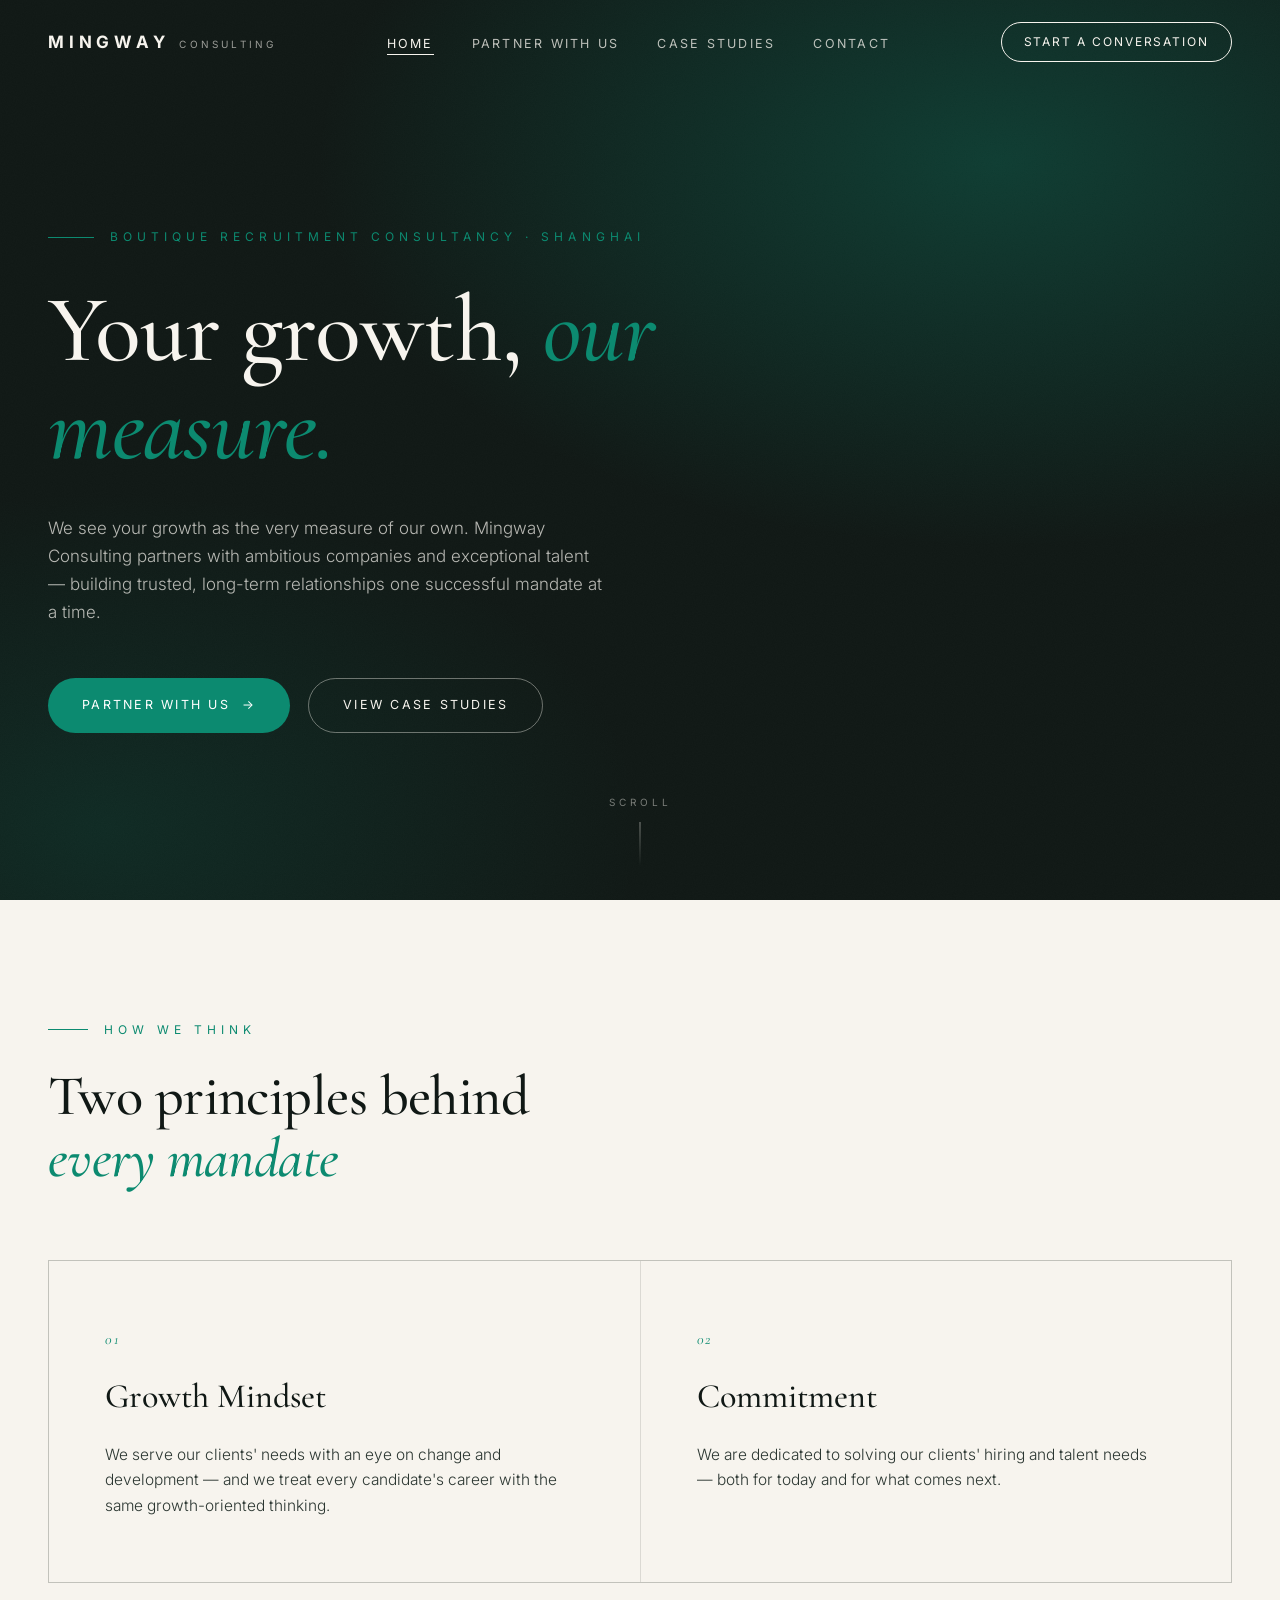
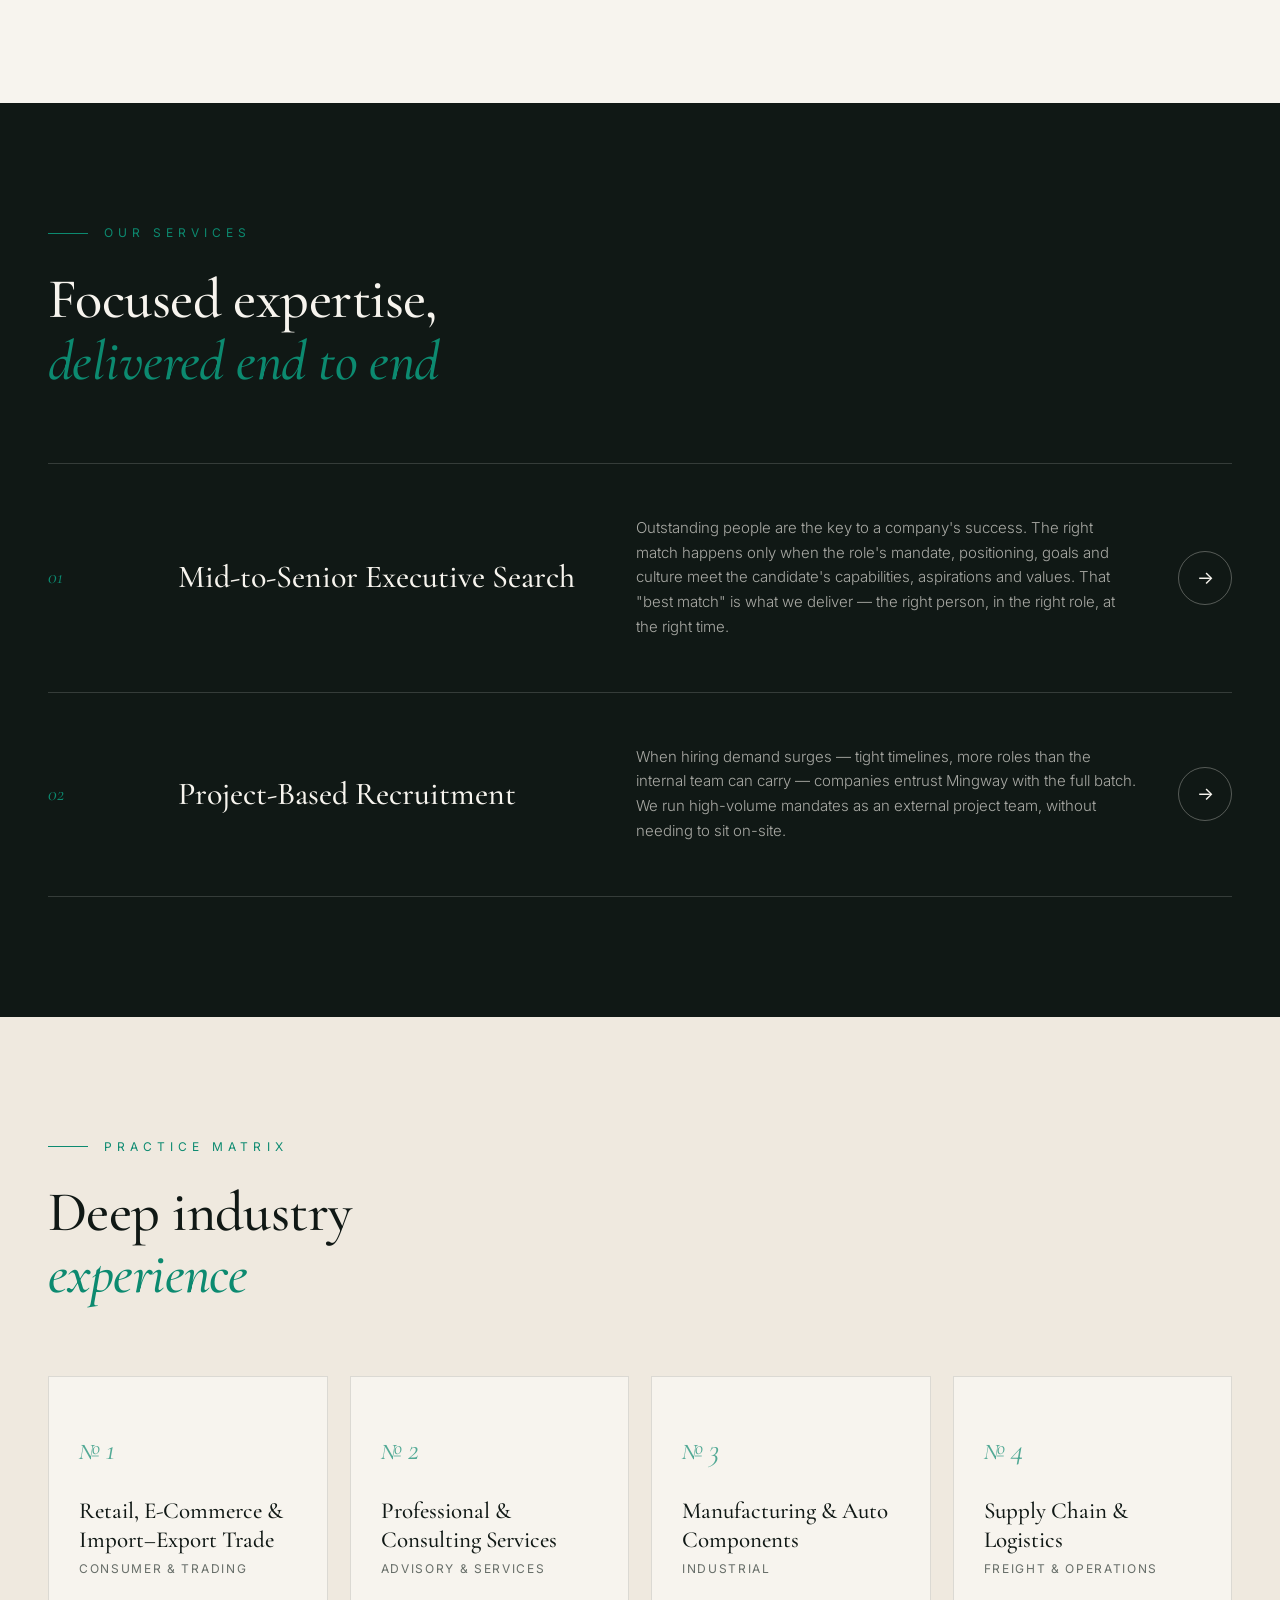
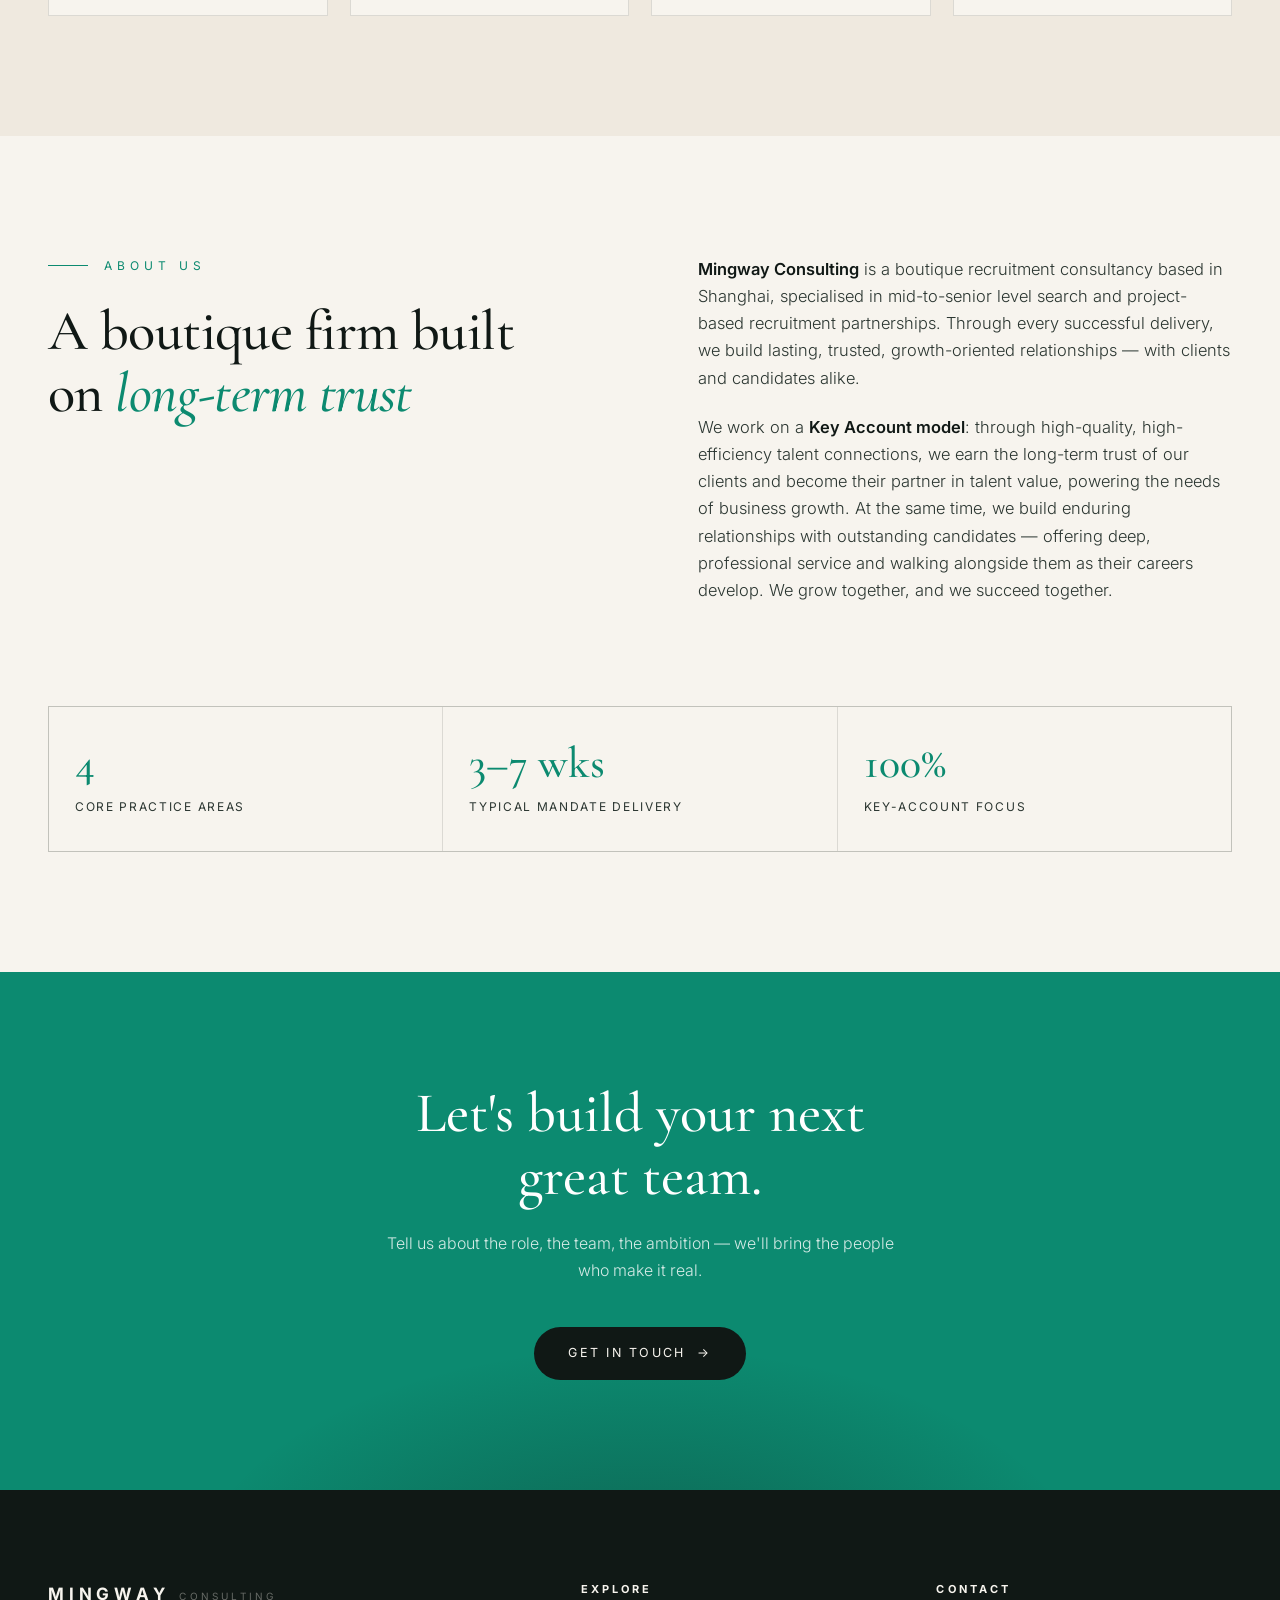
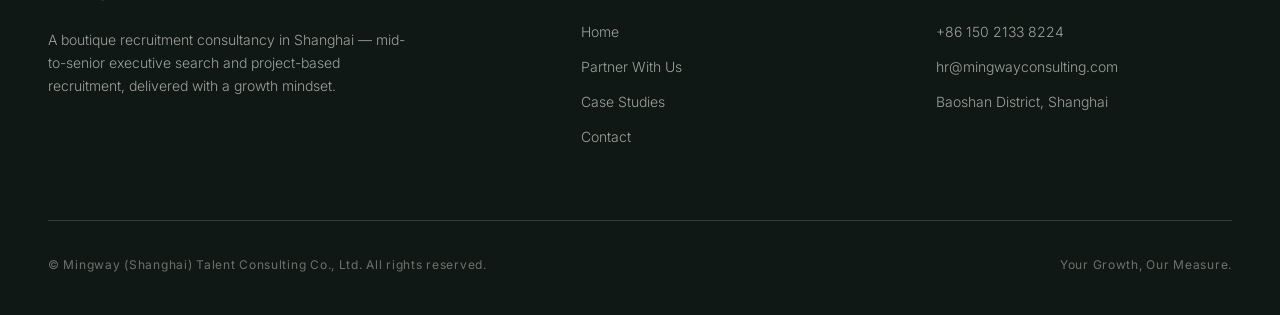
==== index.html @ 56864db5 "Mingway Consulting English site" ====
<!DOCTYPE html>
<html lang="en">
<head>
<meta charset="UTF-8">
<meta name="viewport" content="width=device-width, initial-scale=1.0">
<title>Mingway Consulting — Your Growth, Our Measure</title>
<meta name="description" content="Mingway Consulting is a boutique recruitment consultancy in Shanghai, specialised in mid-to-senior executive search and project-based recruitment partnerships.">
<link rel="preconnect" href="https://fonts.googleapis.com">
<link rel="preconnect" href="https://fonts.gstatic.com" crossorigin>
<link href="https://fonts.googleapis.com/css2?family=Cormorant+Garamond:ital,wght@0,400;0,500;0,600;1,400;1,500&family=Inter:wght@300;400;600;700&display=swap" rel="stylesheet">
<link rel="stylesheet" href="styles.css">
</head>
<body>

<nav class="nav on-dark">
  <a class="brand" href="index.html">
    <span class="name">MINGWAY</span>
    <span class="sub">Consulting</span>
  </a>
  <ul class="nav-links">
    <li><a href="index.html" class="active">Home</a></li>
    <li><a href="partner.html">Partner With Us</a></li>
    <li><a href="cases.html">Case Studies</a></li>
    <li><a href="contact.html">Contact</a></li>
  </ul>
  <a class="nav-cta" href="contact.html">Start a Conversation</a>
  <button class="burger" aria-label="Menu"><span></span><span></span><span></span></button>
</nav>
<div class="mobile-menu">
  <a href="index.html">Home</a>
  <a href="partner.html">Partner With Us</a>
  <a href="cases.html">Case Studies</a>
  <a href="contact.html">Contact</a>
</div>

<header class="hero">
  <div class="grain"></div>
  <div class="hero-inner">
    <p class="kicker reveal">Boutique Recruitment Consultancy · Shanghai</p>
    <h1 class="reveal reveal-d1">Your growth, <em>our measure.</em></h1>
    <p class="lede reveal reveal-d2">We see your growth as the very measure of our own. Mingway Consulting partners with ambitious companies and exceptional talent — building trusted, long-term relationships one successful mandate at a time.</p>
    <div class="actions reveal reveal-d3">
      <a class="btn btn-solid" href="partner.html">Partner With Us <span class="arrow">→</span></a>
      <a class="btn btn-ghost" href="cases.html">View Case Studies</a>
    </div>
  </div>
  <div class="scroll-hint">Scroll</div>
</header>

<section class="section values">
  <div class="wrap">
    <p class="eyebrow reveal">How We Think</p>
    <h2 class="title reveal reveal-d1">Two principles behind <em>every mandate</em></h2>
    <div class="values-grid">
      <div class="value-card reveal">
        <span class="num">01</span>
        <h3>Growth Mindset</h3>
        <p>We serve our clients' needs with an eye on change and development — and we treat every candidate's career with the same growth-oriented thinking.</p>
      </div>
      <div class="value-card reveal reveal-d1">
        <span class="num">02</span>
        <h3>Commitment</h3>
        <p>We are dedicated to solving our clients' hiring and talent needs — both for today and for what comes next.</p>
      </div>
    </div>
  </div>
</section>

<section class="section services">
  <div class="wrap">
    <p class="eyebrow reveal">Our Services</p>
    <h2 class="title reveal reveal-d1">Focused expertise, <em>delivered end to end</em></h2>
    <div class="svc-list">
      <a class="svc-row reveal" href="partner.html">
        <span class="idx">01</span>
        <h3>Mid-to-Senior Executive Search</h3>
        <p>Outstanding people are the key to a company's success. The right match happens only when the role's mandate, positioning, goals and culture meet the candidate's capabilities, aspirations and values. That "best match" is what we deliver — the right person, in the right role, at the right time.</p>
        <span class="go">→</span>
      </a>
      <a class="svc-row reveal" href="partner.html">
        <span class="idx">02</span>
        <h3>Project-Based Recruitment</h3>
        <p>When hiring demand surges — tight timelines, more roles than the internal team can carry — companies entrust Mingway with the full batch. We run high-volume mandates as an external project team, without needing to sit on-site.</p>
        <span class="go">→</span>
      </a>
    </div>
  </div>
</section>

<section class="section matrix">
  <div class="wrap">
    <p class="eyebrow reveal">Practice Matrix</p>
    <h2 class="title reveal reveal-d1">Deep industry <em>experience</em></h2>
    <div class="matrix-grid">
      <div class="matrix-card reveal">
        <span class="glyph">№1</span>
        <div>
          <h3>Retail, E-Commerce &amp; Import–Export Trade</h3>
          <span>Consumer &amp; Trading</span>
        </div>
      </div>
      <div class="matrix-card reveal reveal-d1">
        <span class="glyph">№2</span>
        <div>
          <h3>Professional &amp; Consulting Services</h3>
          <span>Advisory &amp; Services</span>
        </div>
      </div>
      <div class="matrix-card reveal reveal-d2">
        <span class="glyph">№3</span>
        <div>
          <h3>Manufacturing &amp; Auto Components</h3>
          <span>Industrial</span>
        </div>
      </div>
      <div class="matrix-card reveal reveal-d3">
        <span class="glyph">№4</span>
        <div>
          <h3>Supply Chain &amp; Logistics</h3>
          <span>Freight &amp; Operations</span>
        </div>
      </div>
    </div>
  </div>
</section>

<section class="section about">
  <div class="wrap">
    <div class="about-grid">
      <div>
        <p class="eyebrow reveal">About Us</p>
        <h2 class="title reveal reveal-d1">A boutique firm built on <em>long-term trust</em></h2>
      </div>
      <div class="about-copy reveal reveal-d1">
        <p><strong>Mingway Consulting</strong> is a boutique recruitment consultancy based in Shanghai, specialised in mid-to-senior level search and project-based recruitment partnerships. Through every successful delivery, we build lasting, trusted, growth-oriented relationships — with clients and candidates alike.</p>
        <p>We work on a <strong>Key Account model</strong>: through high-quality, high-efficiency talent connections, we earn the long-term trust of our clients and become their partner in talent value, powering the needs of business growth. At the same time, we build enduring relationships with outstanding candidates — offering deep, professional service and walking alongside them as their careers develop. We grow together, and we succeed together.</p>
      </div>
    </div>
    <div class="stat-row reveal" style="margin-top: 80px;">
      <div class="stat">
        <div class="n"><span data-count="4">0</span></div>
        <div class="l">Core Practice Areas</div>
      </div>
      <div class="stat">
        <div class="n"><span data-count="3">0</span>–<span data-count="7">0</span> wks</div>
        <div class="l">Typical Mandate Delivery</div>
      </div>
      <div class="stat">
        <div class="n"><span data-count="100">0</span>%</div>
        <div class="l">Key-Account Focus</div>
      </div>
    </div>
  </div>
</section>

<section class="cta-band">
  <div class="wrap">
    <h2 class="reveal">Let's build your next great team.</h2>
    <p class="reveal reveal-d1">Tell us about the role, the team, the ambition — we'll bring the people who make it real.</p>
    <a class="btn reveal reveal-d2" href="contact.html">Get in Touch <span class="arrow">→</span></a>
  </div>
</section>

<footer class="footer">
  <div class="wrap">
    <div class="footer-top">
      <div>
        <a class="brand" href="index.html">
          <span class="name">MINGWAY</span>
          <span class="sub">Consulting</span>
        </a>
        <p class="f-desc">A boutique recruitment consultancy in Shanghai — mid-to-senior executive search and project-based recruitment, delivered with a growth mindset.</p>
      </div>
      <div>
        <h4>Explore</h4>
        <ul>
          <li><a href="index.html">Home</a></li>
          <li><a href="partner.html">Partner With Us</a></li>
          <li><a href="cases.html">Case Studies</a></li>
          <li><a href="contact.html">Contact</a></li>
        </ul>
      </div>
      <div>
        <h4>Contact</h4>
        <ul>
          <li><a href="tel:+8615021338224">+86 150 2133 8224</a></li>
          <li><a href="mailto:hr@mingwayconsulting.com">hr@mingwayconsulting.com</a></li>
          <li>Baoshan District, Shanghai</li>
        </ul>
      </div>
    </div>
    <div class="footer-bottom">
      <span>© Mingway (Shanghai) Talent Consulting Co., Ltd. All rights reserved.</span>
      <span>Your Growth, Our Measure.</span>
    </div>
  </div>
</footer>

<script src="script.js"></script>
</body>
</html>
---- styles.css ----
/* ============================================================
   MINGWAY CONSULTING — English site
   ============================================================ */
:root {
  --ink: #101815;
  --ink-soft: #2b3631;
  --teal: #0c8a70;
  --teal-deep: #0a6f5a;
  --cream: #f7f4ee;
  --cream-2: #efe9df;
  --line: rgba(16, 24, 21, 0.12);
  --line-light: rgba(247, 244, 238, 0.16);
  --white: #ffffff;
  --serif: "Cormorant Garamond", "Playfair Display", Georgia, serif;
  --sans: "Inter", "Helvetica Neue", Arial, sans-serif;
  --ease: cubic-bezier(0.22, 1, 0.36, 1);
}

* { margin: 0; padding: 0; box-sizing: border-box; }
html { scroll-behavior: smooth; }
body {
  font-family: var(--sans);
  color: var(--ink);
  background: var(--cream);
  line-height: 1.65;
  -webkit-font-smoothing: antialiased;
  overflow-x: hidden;
}
::selection { background: var(--teal); color: var(--white); }

img { max-width: 100%; display: block; }
a { color: inherit; text-decoration: none; }

/* ---------- Navigation ---------- */
.nav {
  position: fixed; inset: 0 0 auto 0; z-index: 100;
  display: flex; align-items: center; justify-content: space-between;
  padding: 22px 48px;
  transition: background 0.4s var(--ease), padding 0.4s var(--ease),
    box-shadow 0.4s var(--ease);
}
.nav.scrolled {
  background: rgba(247, 244, 238, 0.88);
  backdrop-filter: blur(14px);
  -webkit-backdrop-filter: blur(14px);
  padding: 14px 48px;
  box-shadow: 0 1px 0 var(--line);
}
.nav.on-dark:not(.scrolled) { color: var(--cream); }
.brand { display: flex; align-items: baseline; gap: 10px; letter-spacing: 0.22em; }
.brand .name {
  font-family: var(--sans); font-weight: 700; font-size: 17px;
  letter-spacing: 0.28em;
}
.brand .sub {
  font-size: 10px; letter-spacing: 0.32em; opacity: 0.6;
  text-transform: uppercase;
}
.nav-links { display: flex; gap: 38px; list-style: none; }
.nav-links a {
  font-size: 12.5px; letter-spacing: 0.18em; text-transform: uppercase;
  opacity: 0.75; position: relative; padding: 4px 0;
  transition: opacity 0.25s;
}
.nav-links a::after {
  content: ""; position: absolute; left: 0; bottom: 0;
  width: 0; height: 1px; background: currentColor;
  transition: width 0.35s var(--ease);
}
.nav-links a:hover, .nav-links a.active { opacity: 1; }
.nav-links a:hover::after, .nav-links a.active::after { width: 100%; }
.nav-cta {
  font-size: 12px; letter-spacing: 0.16em; text-transform: uppercase;
  border: 1px solid currentColor; padding: 9px 22px; border-radius: 999px;
  transition: background 0.3s, color 0.3s, border-color 0.3s;
}
.nav.scrolled .nav-cta, .nav-cta:hover { background: var(--teal); color: #fff; border-color: var(--teal); }
.burger { display: none; }

/* ---------- Hero ---------- */
.hero {
  min-height: 100vh; display: flex; flex-direction: column;
  justify-content: center; position: relative; overflow: hidden;
  background: var(--ink); color: var(--cream);
  padding: 140px 48px 80px;
}
.hero::before {
  content: ""; position: absolute; inset: 0;
  background:
    radial-gradient(1100px 620px at 78% 18%, rgba(12, 138, 112, 0.32), transparent 62%),
    radial-gradient(900px 560px at 8% 92%, rgba(12, 138, 112, 0.16), transparent 60%);
}
.hero .grain {
  position: absolute; inset: 0; opacity: 0.5; pointer-events: none;
  background-image: url("data:image/svg+xml,%3Csvg xmlns='http://www.w3.org/2000/svg' width='140' height='140'%3E%3Cfilter id='n'%3E%3CfeTurbulence type='fractalNoise' baseFrequency='0.9' numOctaves='2'/%3E%3CfeColorMatrix type='matrix' values='0 0 0 0 1 0 0 0 0 1 0 0 0 0 1 0 0 0 0.035 0'/%3E%3C/filter%3E%3Crect width='140' height='140' filter='url(%23n)'/%3E%3C/svg%3E");
}
.hero-inner { position: relative; max-width: 1200px; margin: 0 auto; width: 100%; }
.hero .kicker {
  font-size: 12px; letter-spacing: 0.42em; text-transform: uppercase;
  color: var(--teal); display: flex; align-items: center; gap: 16px;
  margin-bottom: 34px;
}
.hero .kicker::before { content: ""; width: 46px; height: 1px; background: var(--teal); }
.hero h1 {
  font-family: var(--serif); font-weight: 500;
  font-size: clamp(52px, 7.4vw, 108px);
  line-height: 1.04; letter-spacing: -0.01em; max-width: 14ch;
}
.hero h1 em { font-style: italic; color: var(--teal); }
.hero .lede {
  margin-top: 36px; max-width: 560px; font-size: 17px; font-weight: 300;
  color: rgba(247, 244, 238, 0.72);
}
.hero .actions { margin-top: 52px; display: flex; gap: 18px; flex-wrap: wrap; }
.btn {
  display: inline-flex; align-items: center; gap: 12px;
  font-size: 12.5px; letter-spacing: 0.18em; text-transform: uppercase;
  padding: 16px 34px; border-radius: 999px;
  transition: transform 0.35s var(--ease), background 0.3s, color 0.3s;
}
.btn:hover { transform: translateY(-2px); }
.btn-solid { background: var(--teal); color: #fff; }
.btn-solid:hover { background: var(--teal-deep); }
.btn-ghost { border: 1px solid rgba(247,244,238,0.4); color: var(--cream); }
.btn-ghost:hover { border-color: var(--cream); }
.btn .arrow { transition: transform 0.3s var(--ease); }
.btn:hover .arrow { transform: translateX(4px); }

.hero .scroll-hint {
  position: absolute; bottom: 34px; left: 50%; transform: translateX(-50%);
  font-size: 10px; letter-spacing: 0.4em; text-transform: uppercase;
  color: rgba(247,244,238,0.45); display: flex; flex-direction: column;
  align-items: center; gap: 12px;
}
.hero .scroll-hint::after {
  content: ""; width: 1px; height: 44px;
  background: linear-gradient(rgba(247,244,238,0.5), transparent);
  animation: drip 2.2s var(--ease) infinite;
}
@keyframes drip { 0% { transform: scaleY(0); transform-origin: top; } 55% { transform: scaleY(1); transform-origin: top; } 56% { transform-origin: bottom; } 100% { transform: scaleY(0); transform-origin: bottom; } }

/* ---------- Shared section layout ---------- */
.section { padding: 120px 48px; }
.wrap { max-width: 1200px; margin: 0 auto; }
.eyebrow {
  font-size: 12px; letter-spacing: 0.42em; text-transform: uppercase;
  color: var(--teal); display: flex; align-items: center; gap: 16px;
  margin-bottom: 26px;
}
.eyebrow::before { content: ""; width: 40px; height: 1px; background: var(--teal); }
h2.title {
  font-family: var(--serif); font-weight: 500;
  font-size: clamp(38px, 4.4vw, 62px); line-height: 1.1; letter-spacing: -0.01em;
  max-width: 18ch;
}
h2.title em { font-style: italic; color: var(--teal); }
.lede-p { margin-top: 26px; max-width: 640px; font-size: 16.5px; font-weight: 300; color: var(--ink-soft); }

/* ---------- Values ---------- */
.values { background: var(--cream); }
.values-grid {
  display: grid; grid-template-columns: repeat(2, 1fr);
  gap: 1px; background: var(--line); border: 1px solid var(--line);
  margin-top: 70px;
}
.value-card {
  background: var(--cream); padding: 64px 56px;
  transition: background 0.45s var(--ease);
  position: relative; overflow: hidden;
}
.value-card:hover { background: var(--white); }
.value-card .num {
  font-family: var(--serif); font-style: italic; font-size: 15px;
  color: var(--teal); letter-spacing: 0.1em;
}
.value-card h3 {
  font-family: var(--serif); font-weight: 500; font-size: 34px;
  margin: 18px 0 16px;
}
.value-card p { font-size: 15.5px; font-weight: 300; color: var(--ink-soft); max-width: 46ch; }

/* ---------- Services ---------- */
.services { background: var(--ink); color: var(--cream); }
.services .lede-p { color: rgba(247,244,238,0.66); }
.svc-list { margin-top: 70px; border-top: 1px solid var(--line-light); }
.svc-row {
  display: grid; grid-template-columns: 90px 1fr 1.2fr auto;
  gap: 40px; align-items: center;
  padding: 52px 0; border-bottom: 1px solid var(--line-light);
  transition: padding 0.4s var(--ease);
}
.svc-row:hover { padding-left: 14px; }
.svc-row .idx {
  font-family: var(--serif); font-style: italic; font-size: 20px;
  color: var(--teal);
}
.svc-row h3 { font-family: var(--serif); font-weight: 500; font-size: 32px; line-height: 1.15; }
.svc-row p { font-size: 15px; font-weight: 300; color: rgba(247,244,238,0.66); }
.svc-row .go {
  width: 54px; height: 54px; border-radius: 50%;
  border: 1px solid rgba(247,244,238,0.3);
  display: grid; place-items: center; font-size: 18px;
  transition: background 0.3s, transform 0.35s var(--ease);
}
.svc-row:hover .go { background: var(--teal); border-color: var(--teal); transform: rotate(-45deg); }

/* ---------- Practice matrix ---------- */
.matrix { background: var(--cream-2); }
.matrix-grid {
  margin-top: 70px; display: grid;
  grid-template-columns: repeat(4, 1fr); gap: 22px;
}
.matrix-card {
  background: var(--cream); border: 1px solid var(--line);
  padding: 40px 30px 34px; min-height: 230px;
  display: flex; flex-direction: column; justify-content: space-between;
  transition: transform 0.4s var(--ease), box-shadow 0.4s var(--ease), background 0.4s;
}
.matrix-card:hover {
  transform: translateY(-8px); background: var(--white);
  box-shadow: 0 24px 50px -24px rgba(16, 24, 21, 0.35);
}
.matrix-card .glyph {
  font-family: var(--serif); font-style: italic; font-size: 30px; color: var(--teal);
}
.matrix-card h3 { font-family: var(--serif); font-weight: 500; font-size: 23px; line-height: 1.25; margin-top: 22px; }
.matrix-card span { font-size: 12px; letter-spacing: 0.14em; text-transform: uppercase; color: var(--ink-soft); opacity: 0.7; margin-top: 8px; }

/* ---------- About ---------- */
.about { background: var(--cream); }
.about-grid { display: grid; grid-template-columns: 1.05fr 1fr; gap: 90px; align-items: start; }
.about-copy p { font-size: 16.5px; font-weight: 300; color: var(--ink-soft); margin-bottom: 22px; }
.about-copy p strong { font-weight: 600; color: var(--ink); }
.stat-row { display: grid; grid-template-columns: repeat(3, 1fr); gap: 1px; background: var(--line); border: 1px solid var(--line); margin-top: 8px; }
.stat { background: var(--cream); padding: 34px 26px; }
.stat .n { font-family: var(--serif); font-size: 44px; font-weight: 500; color: var(--teal); line-height: 1; }
.stat .l { font-size: 12px; letter-spacing: 0.14em; text-transform: uppercase; color: var(--ink-soft); margin-top: 12px; }

/* ---------- Page hero (sub pages) ---------- */
.page-hero {
  background: var(--ink); color: var(--cream);
  padding: 220px 48px 110px; position: relative; overflow: hidden;
}
.page-hero::before {
  content: ""; position: absolute; inset: 0;
  background: radial-gradient(900px 500px at 82% 0%, rgba(12, 138, 112, 0.28), transparent 62%);
}
.page-hero .wrap { position: relative; }
.page-hero h1 {
  font-family: var(--serif); font-weight: 500;
  font-size: clamp(46px, 6vw, 84px); line-height: 1.06; max-width: 16ch;
}
.page-hero h1 em { font-style: italic; color: var(--teal); }
.page-hero .lede-p { color: rgba(247,244,238,0.7); }

/* ---------- Process (partner page) ---------- */
.process { background: var(--cream); }
.steps { margin-top: 80px; counter-reset: step; }
.step {
  display: grid; grid-template-columns: 140px 1fr 1.4fr; gap: 40px;
  padding: 46px 0; border-top: 1px solid var(--line); align-items: baseline;
}
.step:last-child { border-bottom: 1px solid var(--line); }
.step .no {
  font-family: var(--serif); font-style: italic; font-size: 46px; color: var(--teal); line-height: 1;
}
.step h3 { font-family: var(--serif); font-weight: 500; font-size: 27px; }
.step p { font-size: 15px; font-weight: 300; color: var(--ink-soft); }

/* ---------- Model cards ---------- */
.model { background: var(--ink); color: var(--cream); }
.model .lede-p { color: rgba(247,244,238,0.66); }
.model-grid { margin-top: 70px; display: grid; grid-template-columns: repeat(3, 1fr); gap: 22px; }
.model-card {
  border: 1px solid var(--line-light); padding: 44px 36px; min-height: 250px;
  display: flex; flex-direction: column; justify-content: space-between;
  transition: background 0.4s var(--ease), transform 0.4s var(--ease);
}
.model-card:hover { background: rgba(247,244,238,0.05); transform: translateY(-6px); }
.model-card .glyph { font-family: var(--serif); font-style: italic; font-size: 28px; color: var(--teal); }
.model-card h3 { font-family: var(--serif); font-weight: 500; font-size: 24px; margin-top: 20px; }
.model-card p { font-size: 14.5px; font-weight: 300; color: rgba(247,244,238,0.62); margin-top: 12px; }

/* ---------- Cases ---------- */
.cases-list { background: var(--cream); }
.case {
  display: grid; grid-template-columns: 1.1fr 1fr; gap: 70px;
  padding: 80px 0; border-bottom: 1px solid var(--line); align-items: center;
}
.case:last-child { border-bottom: none; }
.case:nth-child(even) .case-info { order: 2; }
.case-tag {
  display: inline-block; font-size: 11px; letter-spacing: 0.22em;
  text-transform: uppercase; color: var(--teal);
  border: 1px solid var(--teal); border-radius: 999px; padding: 6px 16px;
  margin-bottom: 24px;
}
.case h3 { font-family: var(--serif); font-weight: 500; font-size: 38px; line-height: 1.12; }
.case .role { margin-top: 10px; font-size: 14px; letter-spacing: 0.1em; text-transform: uppercase; color: var(--ink-soft); }
.case-meta { display: flex; gap: 60px; margin-top: 36px; }
.case-meta .m .k { font-size: 11px; letter-spacing: 0.2em; text-transform: uppercase; color: var(--teal); }
.case-meta .m .v { font-family: var(--serif); font-size: 30px; margin-top: 6px; }
.case-panel {
  background: var(--ink); color: var(--cream); padding: 48px 44px;
  position: relative; overflow: hidden;
}
.case-panel::before {
  content: ""; position: absolute; inset: 0;
  background: radial-gradient(420px 260px at 90% 0%, rgba(12,138,112,0.3), transparent 65%);
}
.case-panel > * { position: relative; }
.case-panel .k { font-size: 11px; letter-spacing: 0.24em; text-transform: uppercase; color: var(--teal); margin-bottom: 18px; }
.case-panel p { font-size: 15px; font-weight: 300; color: rgba(247,244,238,0.78); }
.case-panel .weeks {
  font-family: var(--serif); font-size: 64px; line-height: 1; margin-top: 30px;
}
.case-panel .weeks small { font-size: 15px; font-family: var(--sans); letter-spacing: 0.18em; text-transform: uppercase; color: rgba(247,244,238,0.55); margin-left: 10px; }

/* ---------- Contact ---------- */
.contact-grid { display: grid; grid-template-columns: 1fr 1.15fr; gap: 90px; align-items: start; }
.c-item { padding: 30px 0; border-top: 1px solid var(--line); }
.c-item .k { font-size: 11px; letter-spacing: 0.24em; text-transform: uppercase; color: var(--teal); margin-bottom: 10px; }
.c-item .v { font-family: var(--serif); font-size: 26px; font-weight: 500; }
.c-item .v a:hover { color: var(--teal); }
.form-card { background: var(--white); border: 1px solid var(--line); padding: 54px 50px; }
.form-card h3 { font-family: var(--serif); font-weight: 500; font-size: 30px; margin-bottom: 8px; }
.form-card > p { font-size: 14.5px; font-weight: 300; color: var(--ink-soft); margin-bottom: 34px; }
.f-row { margin-bottom: 24px; }
.f-row label {
  display: block; font-size: 11px; letter-spacing: 0.2em;
  text-transform: uppercase; color: var(--ink-soft); margin-bottom: 10px;
}
.f-row input, .f-row textarea {
  width: 100%; border: none; border-bottom: 1px solid var(--line);
  background: transparent; padding: 10px 2px; font-family: var(--sans);
  font-size: 16px; color: var(--ink); outline: none; resize: vertical;
  transition: border-color 0.3s;
}
.f-row input:focus, .f-row textarea:focus { border-color: var(--teal); }
.form-card .btn { border: none; cursor: pointer; font-family: var(--sans); }
.form-note { font-size: 12.5px; color: var(--ink-soft); opacity: 0.7; margin-top: 18px; }

/* ---------- CTA band ---------- */
.cta-band {
  background: var(--teal); color: var(--white);
  padding: 110px 48px; text-align: center; position: relative; overflow: hidden;
}
.cta-band::before {
  content: ""; position: absolute; inset: 0;
  background: radial-gradient(700px 380px at 50% 120%, rgba(16,24,21,0.35), transparent 65%);
}
.cta-band .wrap { position: relative; }
.cta-band h2 { font-family: var(--serif); font-weight: 500; font-size: clamp(36px, 4.4vw, 58px); line-height: 1.12; max-width: 20ch; margin: 0 auto; }
.cta-band p { margin: 22px auto 0; max-width: 520px; font-weight: 300; color: rgba(255,255,255,0.82); }
.cta-band .btn { margin-top: 44px; background: var(--ink); color: var(--cream); }
.cta-band .btn:hover { background: #000; }

/* ---------- Footer ---------- */
.footer { background: var(--ink); color: rgba(247,244,238,0.62); padding: 90px 48px 40px; }
.footer-top {
  display: grid; grid-template-columns: 1.6fr 1fr 1fr; gap: 60px;
  padding-bottom: 60px; border-bottom: 1px solid var(--line-light);
}
.footer .brand .name { color: var(--cream); }
.footer .f-desc { font-size: 14px; font-weight: 300; max-width: 40ch; margin-top: 20px; }
.footer h4 { font-size: 11px; letter-spacing: 0.28em; text-transform: uppercase; color: var(--cream); margin-bottom: 22px; }
.footer ul { list-style: none; }
.footer li { margin-bottom: 12px; font-size: 14px; font-weight: 300; }
.footer a:hover { color: var(--cream); }
.footer-bottom {
  display: flex; justify-content: space-between; gap: 20px; flex-wrap: wrap;
  padding-top: 34px; font-size: 12px; letter-spacing: 0.06em;
  color: rgba(247,244,238,0.4);
}

/* ---------- Reveal animation ---------- */
.reveal { opacity: 0; transform: translateY(34px); transition: opacity 0.9s var(--ease), transform 0.9s var(--ease); }
.reveal.in { opacity: 1; transform: none; }
.reveal-d1 { transition-delay: 0.1s; } .reveal-d2 { transition-delay: 0.2s; } .reveal-d3 { transition-delay: 0.3s; }

/* ---------- Responsive ---------- */
@media (max-width: 1000px) {
  .about-grid, .contact-grid { grid-template-columns: 1fr; gap: 60px; }
  .matrix-grid { grid-template-columns: repeat(2, 1fr); }
  .model-grid { grid-template-columns: 1fr; }
  .svc-row { grid-template-columns: 60px 1fr; }
  .svc-row p, .svc-row .go { grid-column: 2; }
  .case { grid-template-columns: 1fr; gap: 40px; }
  .case:nth-child(even) .case-info { order: 0; }
  .step { grid-template-columns: 80px 1fr; }
  .step p { grid-column: 2; }
  .footer-top { grid-template-columns: 1fr; gap: 40px; }
}
@media (max-width: 720px) {
  .nav { padding: 16px 22px; }
  .nav.scrolled { padding: 12px 22px; }
  .nav-links, .nav-cta { display: none; }
  .burger {
    display: flex; flex-direction: column; gap: 6px; background: none;
    border: none; cursor: pointer; padding: 8px;
  }
  .burger span { width: 26px; height: 1.5px; background: currentColor; transition: transform 0.3s, opacity 0.3s; }
  .burger.open span:nth-child(1) { transform: translateY(7.5px) rotate(45deg); }
  .burger.open span:nth-child(2) { opacity: 0; }
  .burger.open span:nth-child(3) { transform: translateY(-7.5px) rotate(-45deg); }
  .mobile-menu {
    position: fixed; inset: 0; z-index: 99; background: var(--ink); color: var(--cream);
    display: flex; flex-direction: column; justify-content: center; padding: 0 40px; gap: 8px;
    opacity: 0; pointer-events: none; transition: opacity 0.4s var(--ease);
  }
  .mobile-menu.open { opacity: 1; pointer-events: auto; }
  .mobile-menu a { font-family: var(--serif); font-size: 40px; padding: 12px 0; border-bottom: 1px solid var(--line-light); }
  .section { padding: 80px 24px; }
  .hero, .page-hero { padding-left: 24px; padding-right: 24px; }
  .values-grid { grid-template-columns: 1fr; }
  .value-card { padding: 44px 30px; }
  .matrix-grid { grid-template-columns: 1fr; }
  .stat-row { grid-template-columns: 1fr; }
  .case-meta { gap: 30px; flex-wrap: wrap; }
  .form-card { padding: 36px 26px; }
  .cta-band { padding: 80px 24px; }
  .footer { padding: 70px 24px 32px; }
}
@media (min-width: 721px) { .mobile-menu { display: none; } }
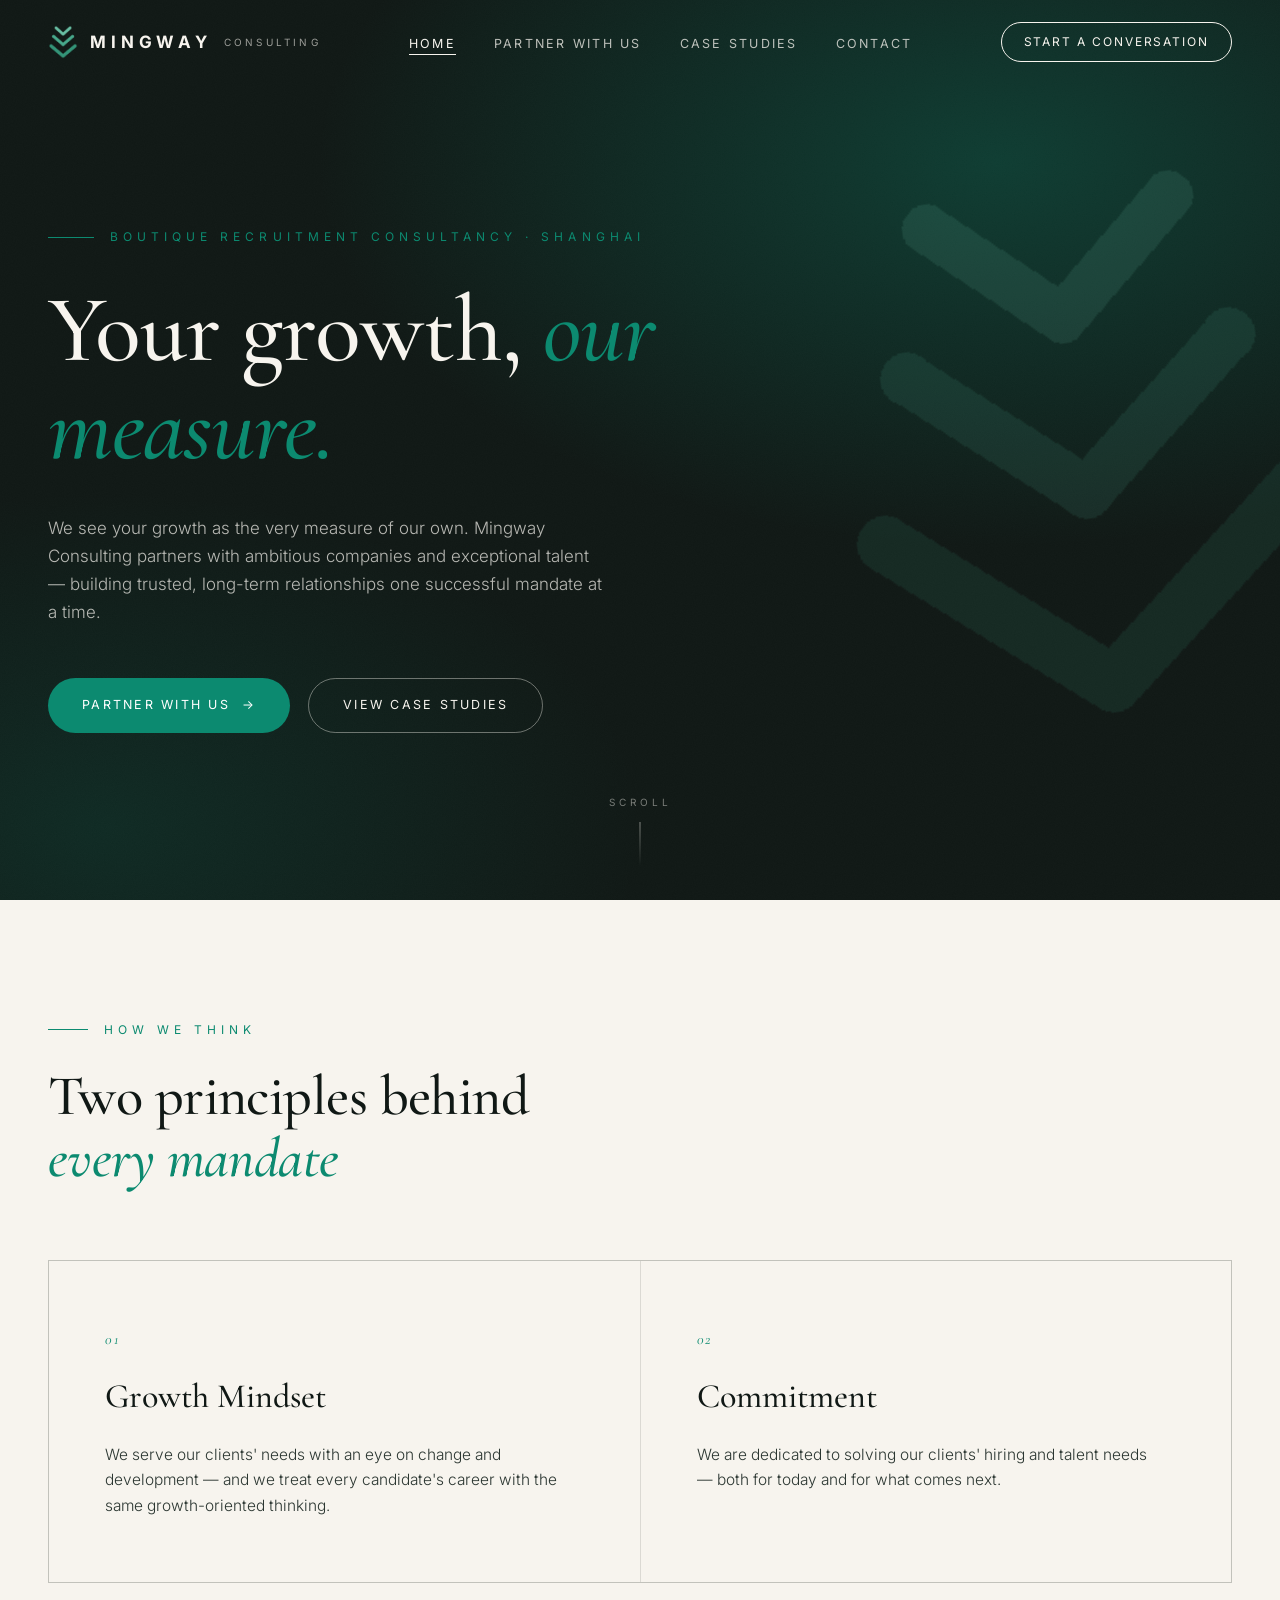
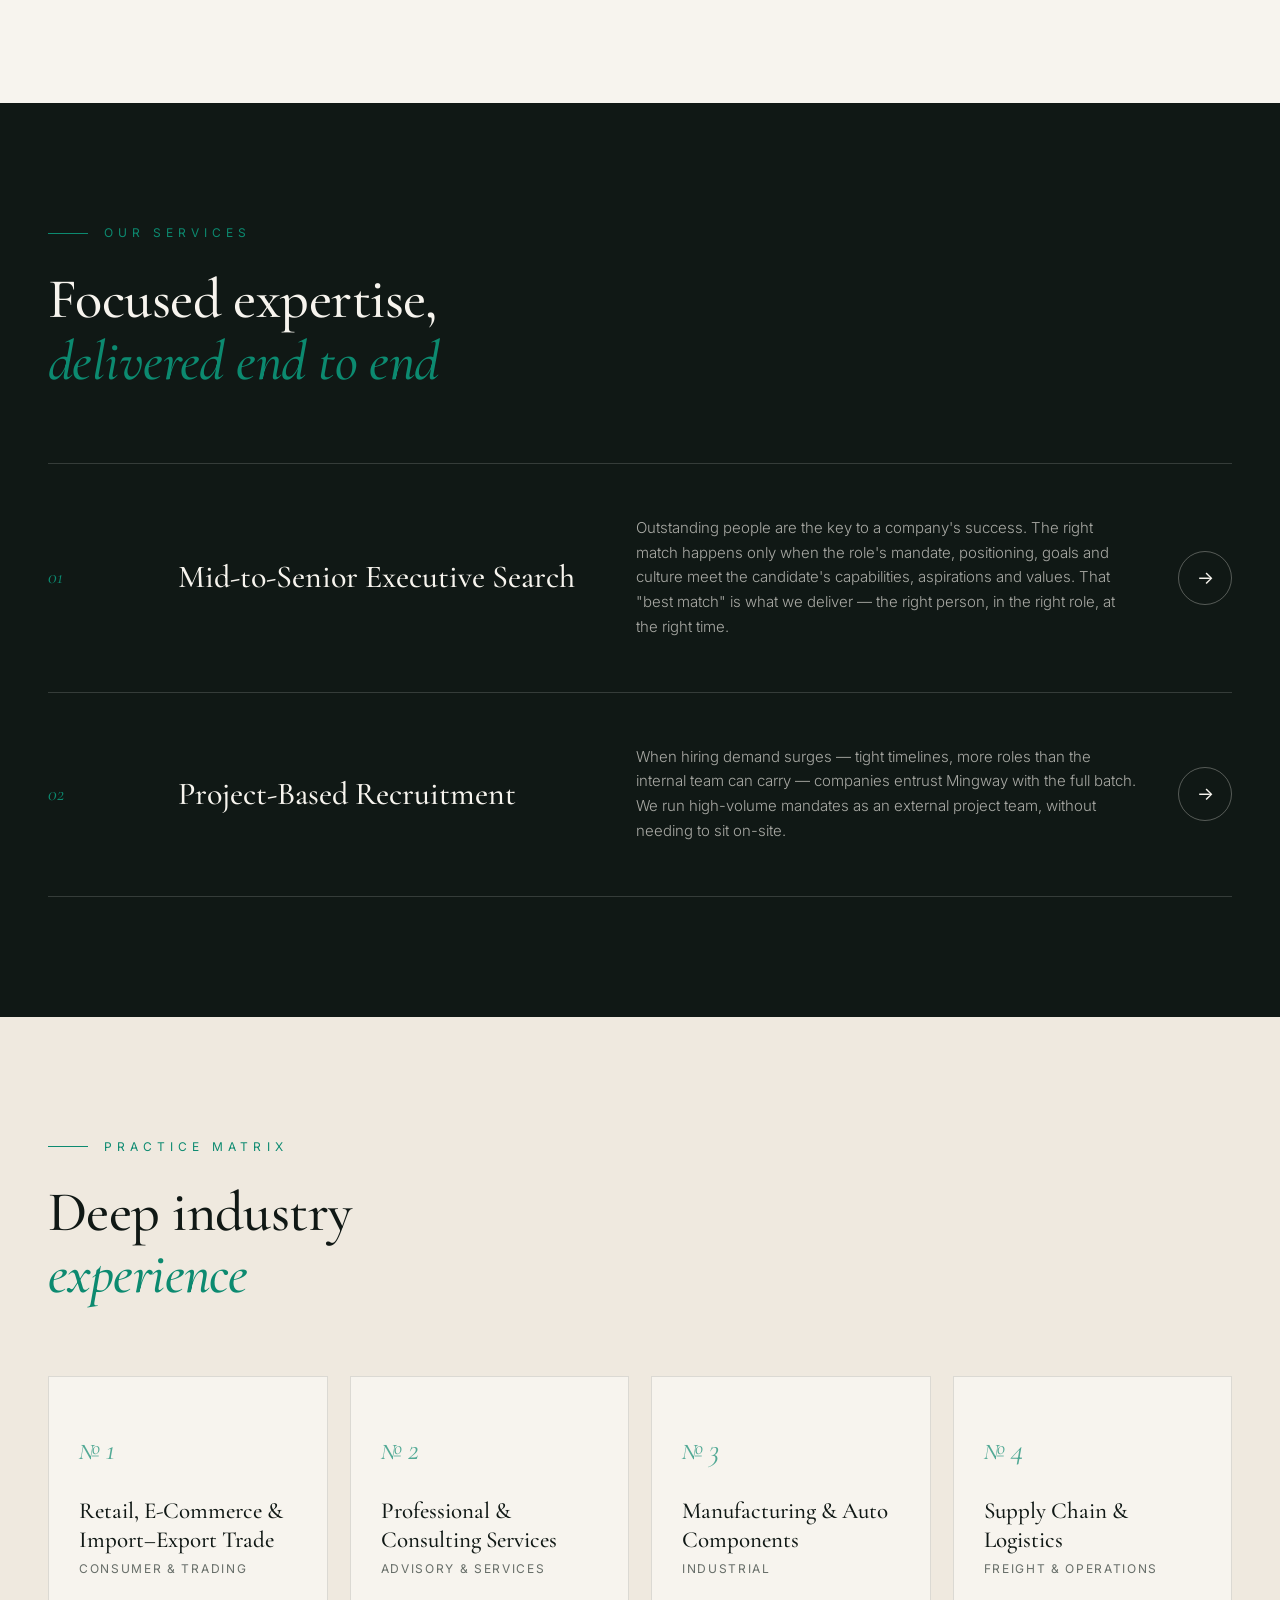
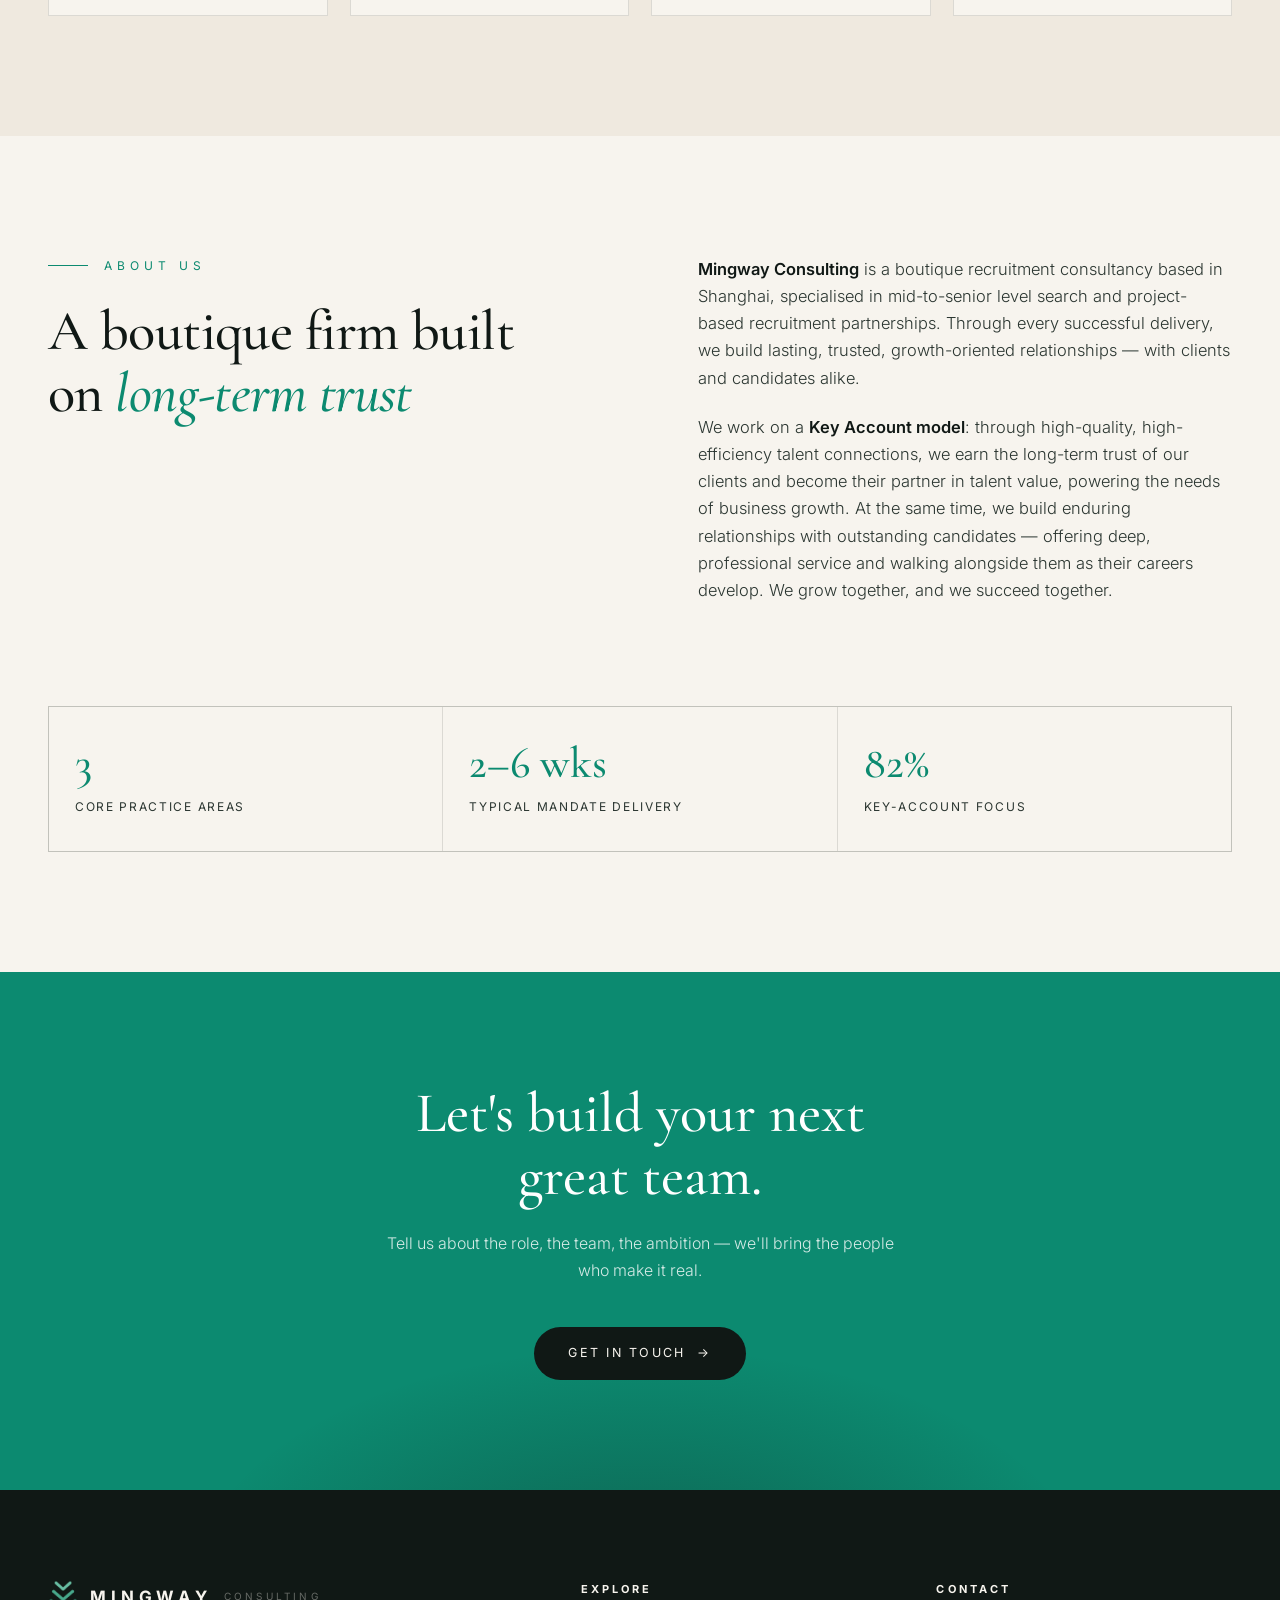
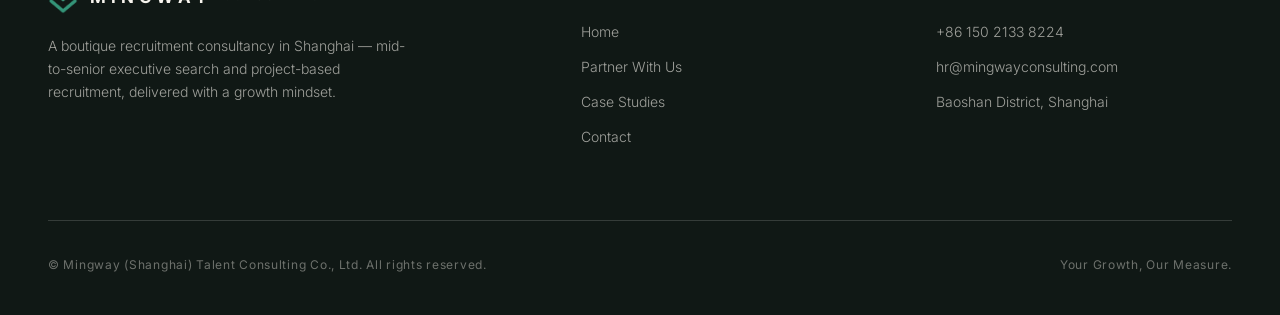
==== commit bdafae76: "Add logo: nav, footer, favicon, hero watermark" ====
--- a/index.html
+++ b/index.html
@@ -8,12 +8,16 @@
 <link rel="preconnect" href="https://fonts.googleapis.com">
 <link rel="preconnect" href="https://fonts.gstatic.com" crossorigin>
 <link href="https://fonts.googleapis.com/css2?family=Cormorant+Garamond:ital,wght@0,400;0,500;0,600;1,400;1,500&family=Inter:wght@300;400;600;700&display=swap" rel="stylesheet">
+<link rel="icon" type="image/png" sizes="32x32" href="assets/favicon-32.png">
+<link rel="icon" type="image/png" sizes="64x64" href="assets/favicon-64.png">
+<link rel="apple-touch-icon" href="assets/apple-touch-icon.png">
 <link rel="stylesheet" href="styles.css">
 </head>
 <body>
 
 <nav class="nav on-dark">
   <a class="brand" href="index.html">
+    <img src="assets/logo-mark.png" alt="Mingway logo">
     <span class="name">MINGWAY</span>
     <span class="sub">Consulting</span>
   </a>
@@ -35,6 +39,7 @@
 
 <header class="hero">
   <div class="grain"></div>
+  <img class="hero-mark" src="assets/logo-mark.png" alt="" aria-hidden="true">
   <div class="hero-inner">
     <p class="kicker reveal">Boutique Recruitment Consultancy · Shanghai</p>
     <h1 class="reveal reveal-d1">Your growth, <em>our measure.</em></h1>
@@ -166,6 +171,7 @@
     <div class="footer-top">
       <div>
         <a class="brand" href="index.html">
+          <img src="assets/logo-mark.png" alt="Mingway logo">
           <span class="name">MINGWAY</span>
           <span class="sub">Consulting</span>
         </a>
--- a/styles.css
+++ b/styles.css
@@ -47,7 +47,8 @@
   box-shadow: 0 1px 0 var(--line);
 }
 .nav.on-dark:not(.scrolled) { color: var(--cream); }
-.brand { display: flex; align-items: baseline; gap: 10px; letter-spacing: 0.22em; }
+.brand { display: flex; align-items: center; gap: 12px; letter-spacing: 0.22em; }
+.brand img { height: 34px; width: auto; display: block; }
 .brand .name {
   font-family: var(--sans); font-weight: 700; font-size: 17px;
   letter-spacing: 0.28em;
@@ -131,6 +132,11 @@
   font-size: 10px; letter-spacing: 0.4em; text-transform: uppercase;
   color: rgba(247,244,238,0.45); display: flex; flex-direction: column;
   align-items: center; gap: 12px;
+}
+.hero .hero-mark {
+  position: absolute; right: -60px; top: 50%;
+  transform: translateY(-50%) rotate(-8deg);
+  width: min(520px, 42vw); opacity: 0.13; pointer-events: none;
 }
 .hero .scroll-hint::after {
   content: ""; width: 1px; height: 44px;
@@ -394,6 +400,8 @@
 @media (max-width: 720px) {
   .nav { padding: 16px 22px; }
   .nav.scrolled { padding: 12px 22px; }
+  .brand img { height: 28px; }
+  .hero .hero-mark { width: 70vw; right: -20vw; opacity: 0.09; }
   .nav-links, .nav-cta { display: none; }
   .burger {
     display: flex; flex-direction: column; gap: 6px; background: none;
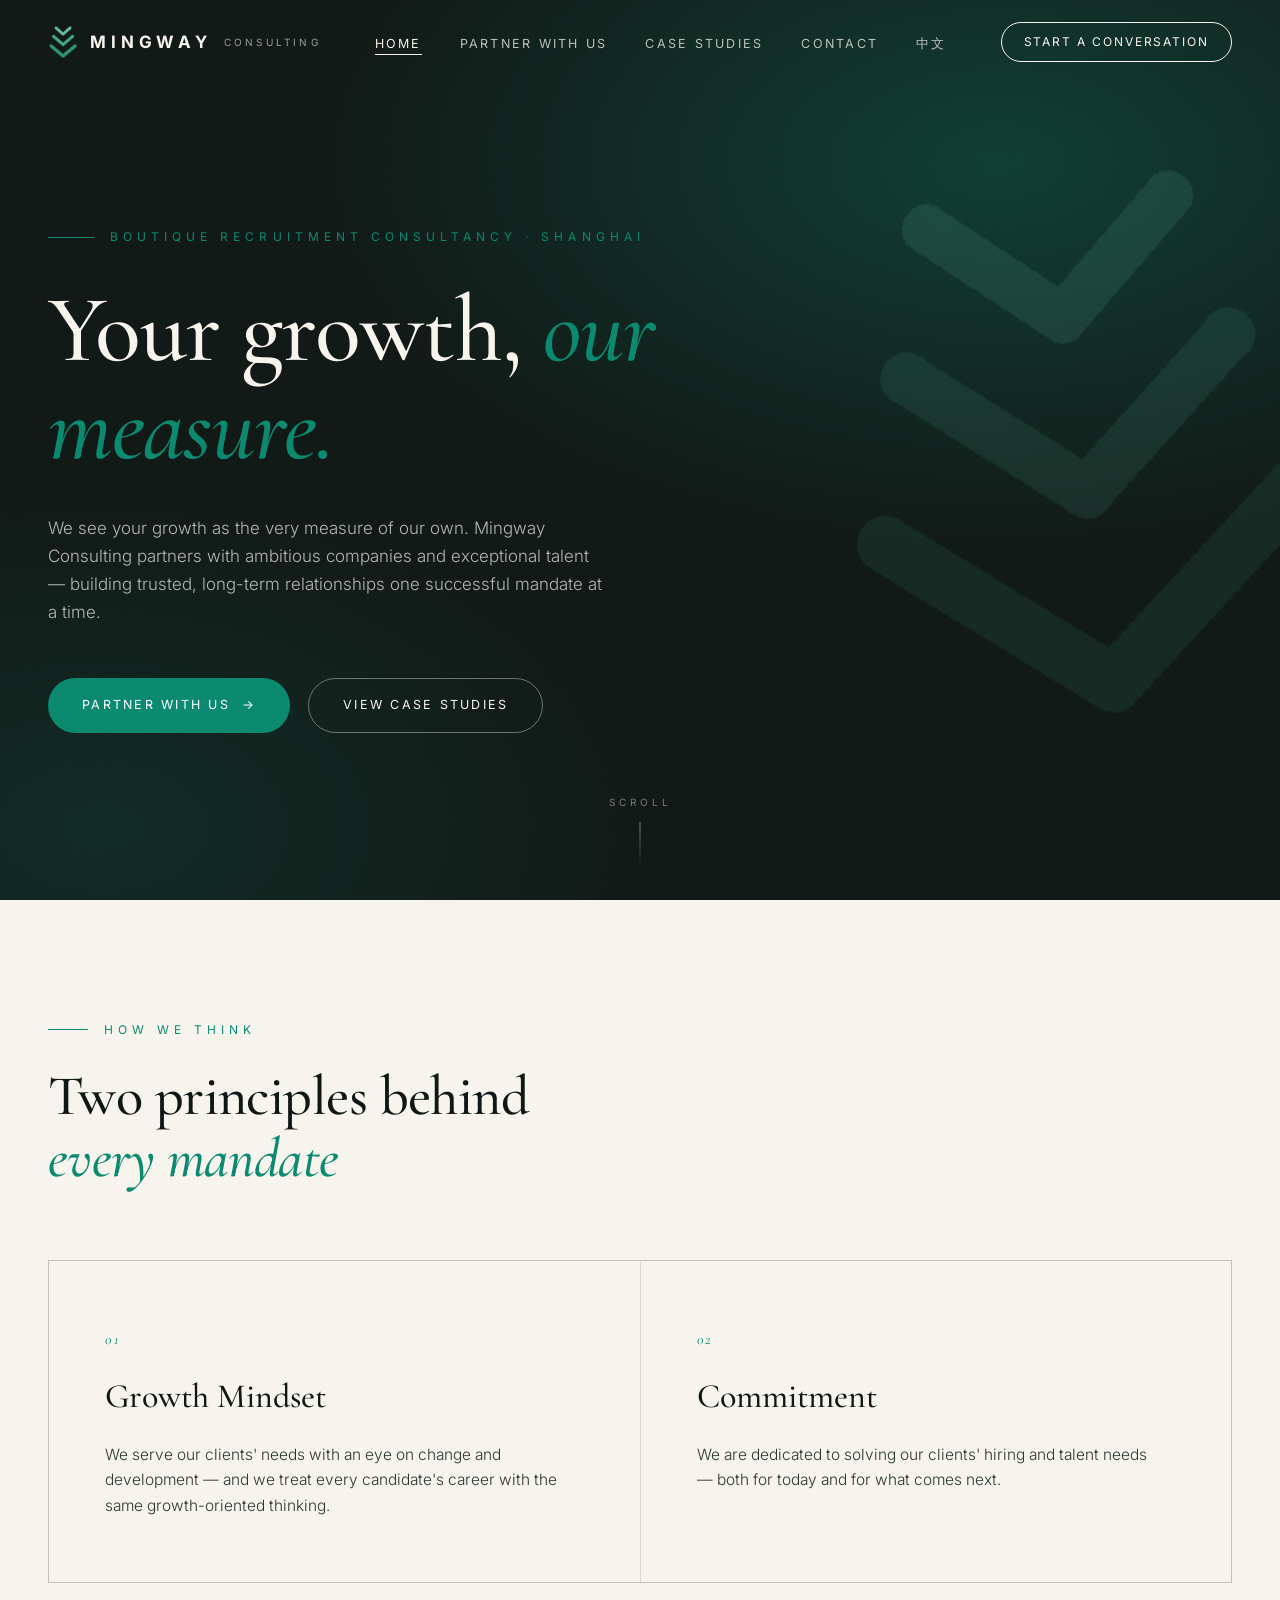
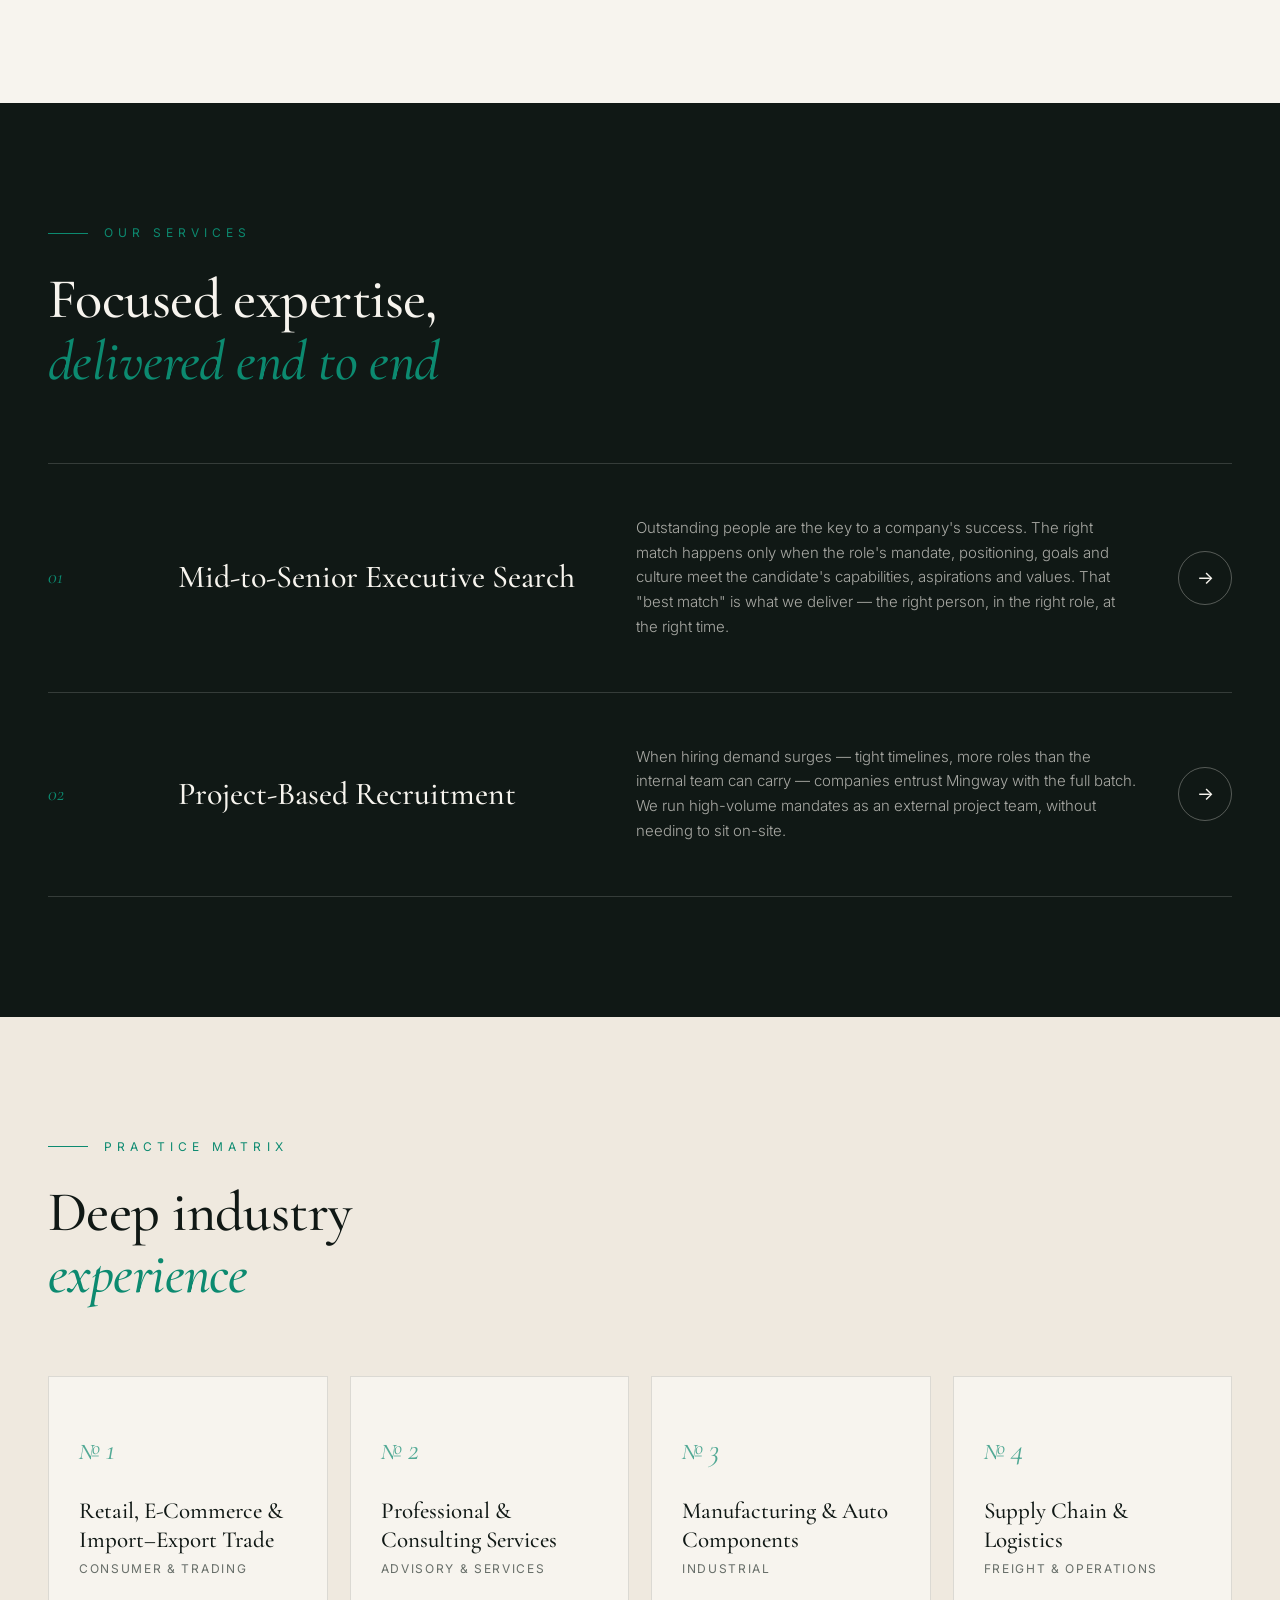
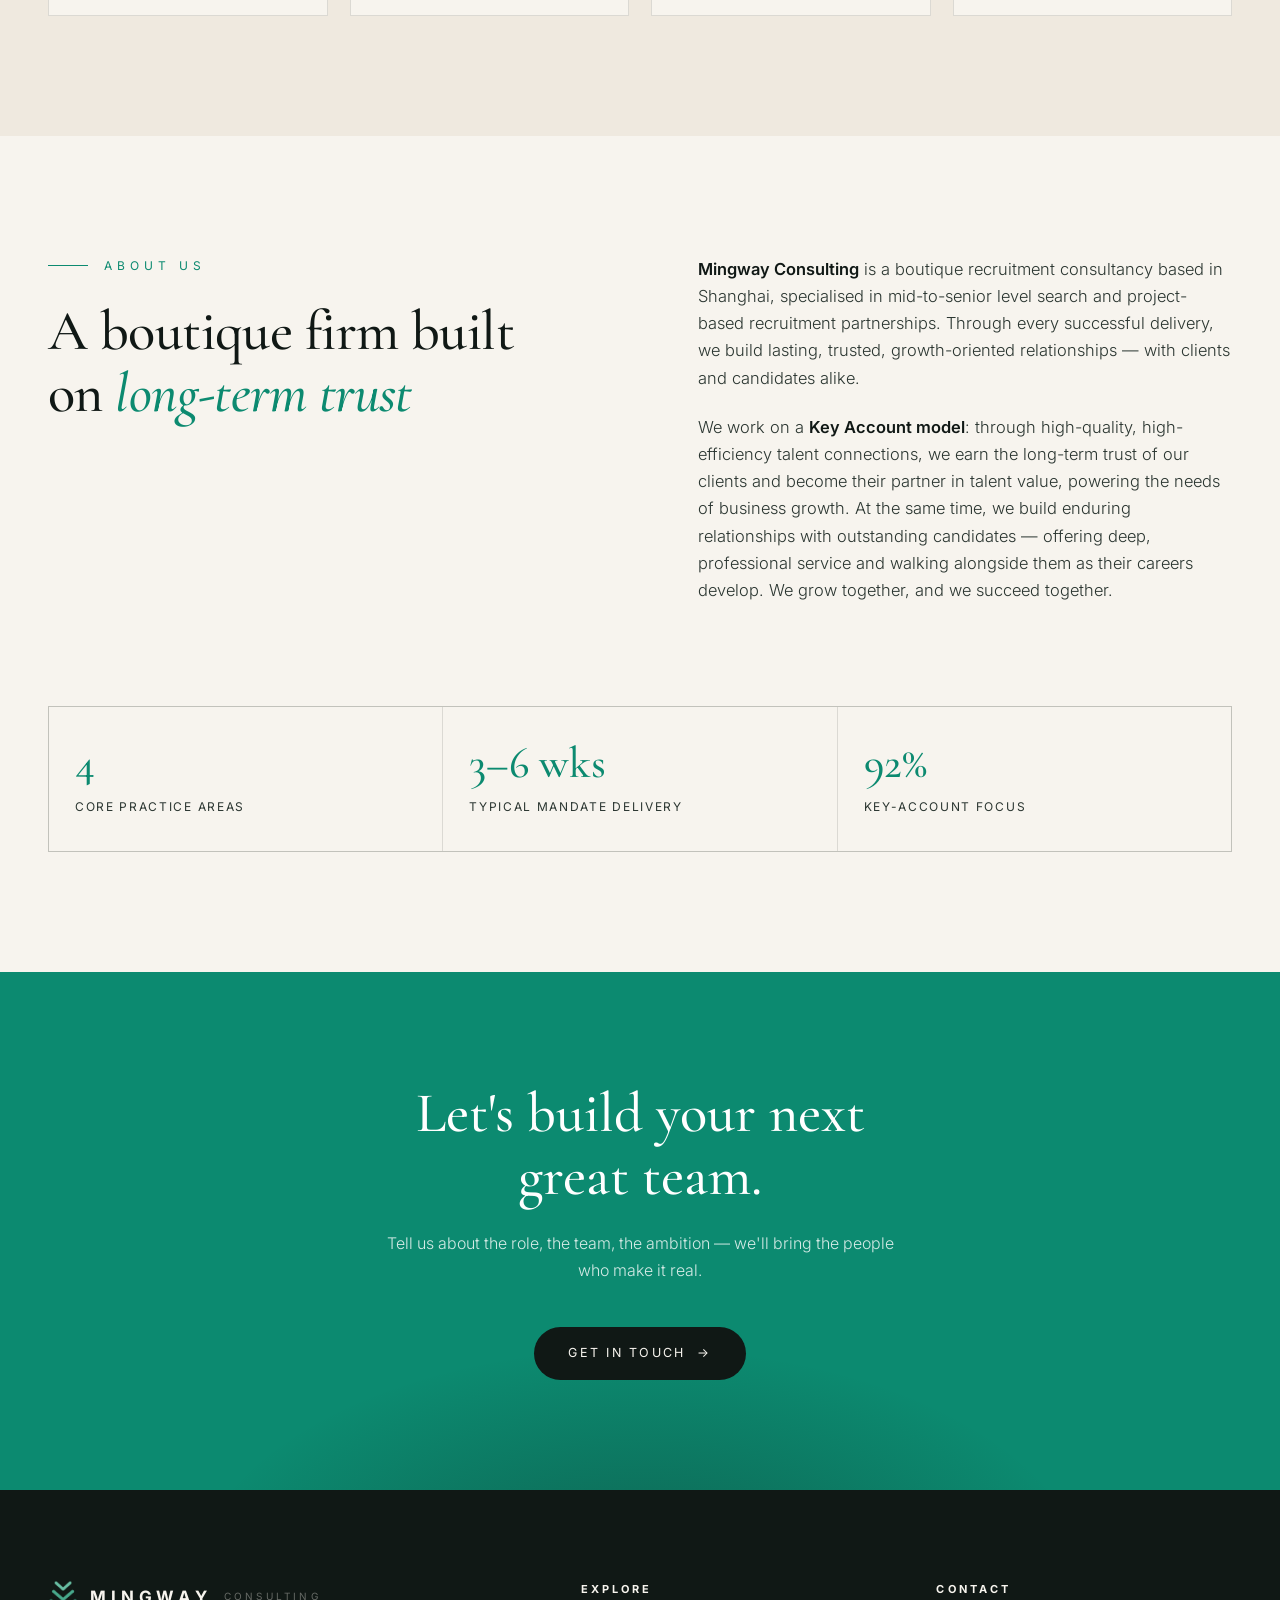
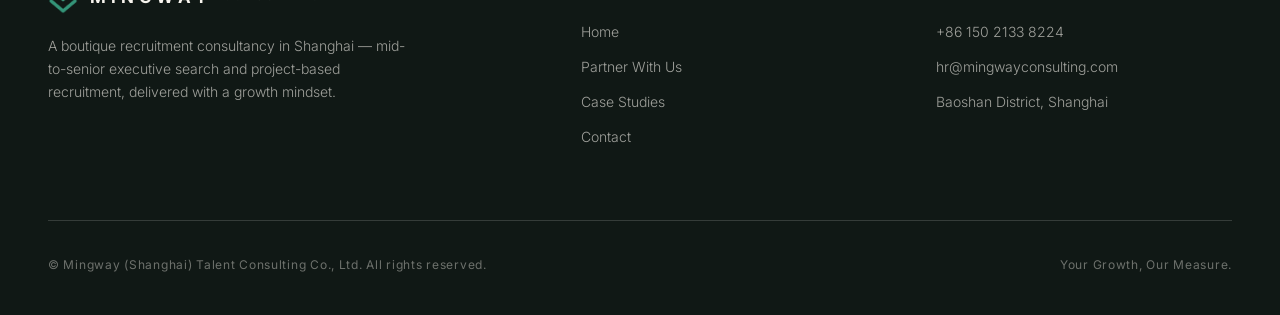
==== commit 6ee90bab: "Add Chinese version under /zh with language switcher" ====
--- a/index.html
+++ b/index.html
@@ -26,6 +26,7 @@
     <li><a href="partner.html">Partner With Us</a></li>
     <li><a href="cases.html">Case Studies</a></li>
     <li><a href="contact.html">Contact</a></li>
+    <li><a href="zh/index.html" hreflang="zh">中文</a></li>
   </ul>
   <a class="nav-cta" href="contact.html">Start a Conversation</a>
   <button class="burger" aria-label="Menu"><span></span><span></span><span></span></button>
@@ -35,6 +36,7 @@
   <a href="partner.html">Partner With Us</a>
   <a href="cases.html">Case Studies</a>
   <a href="contact.html">Contact</a>
+  <a href="zh/index.html" hreflang="zh">中文</a>
 </div>
 
 <header class="hero">
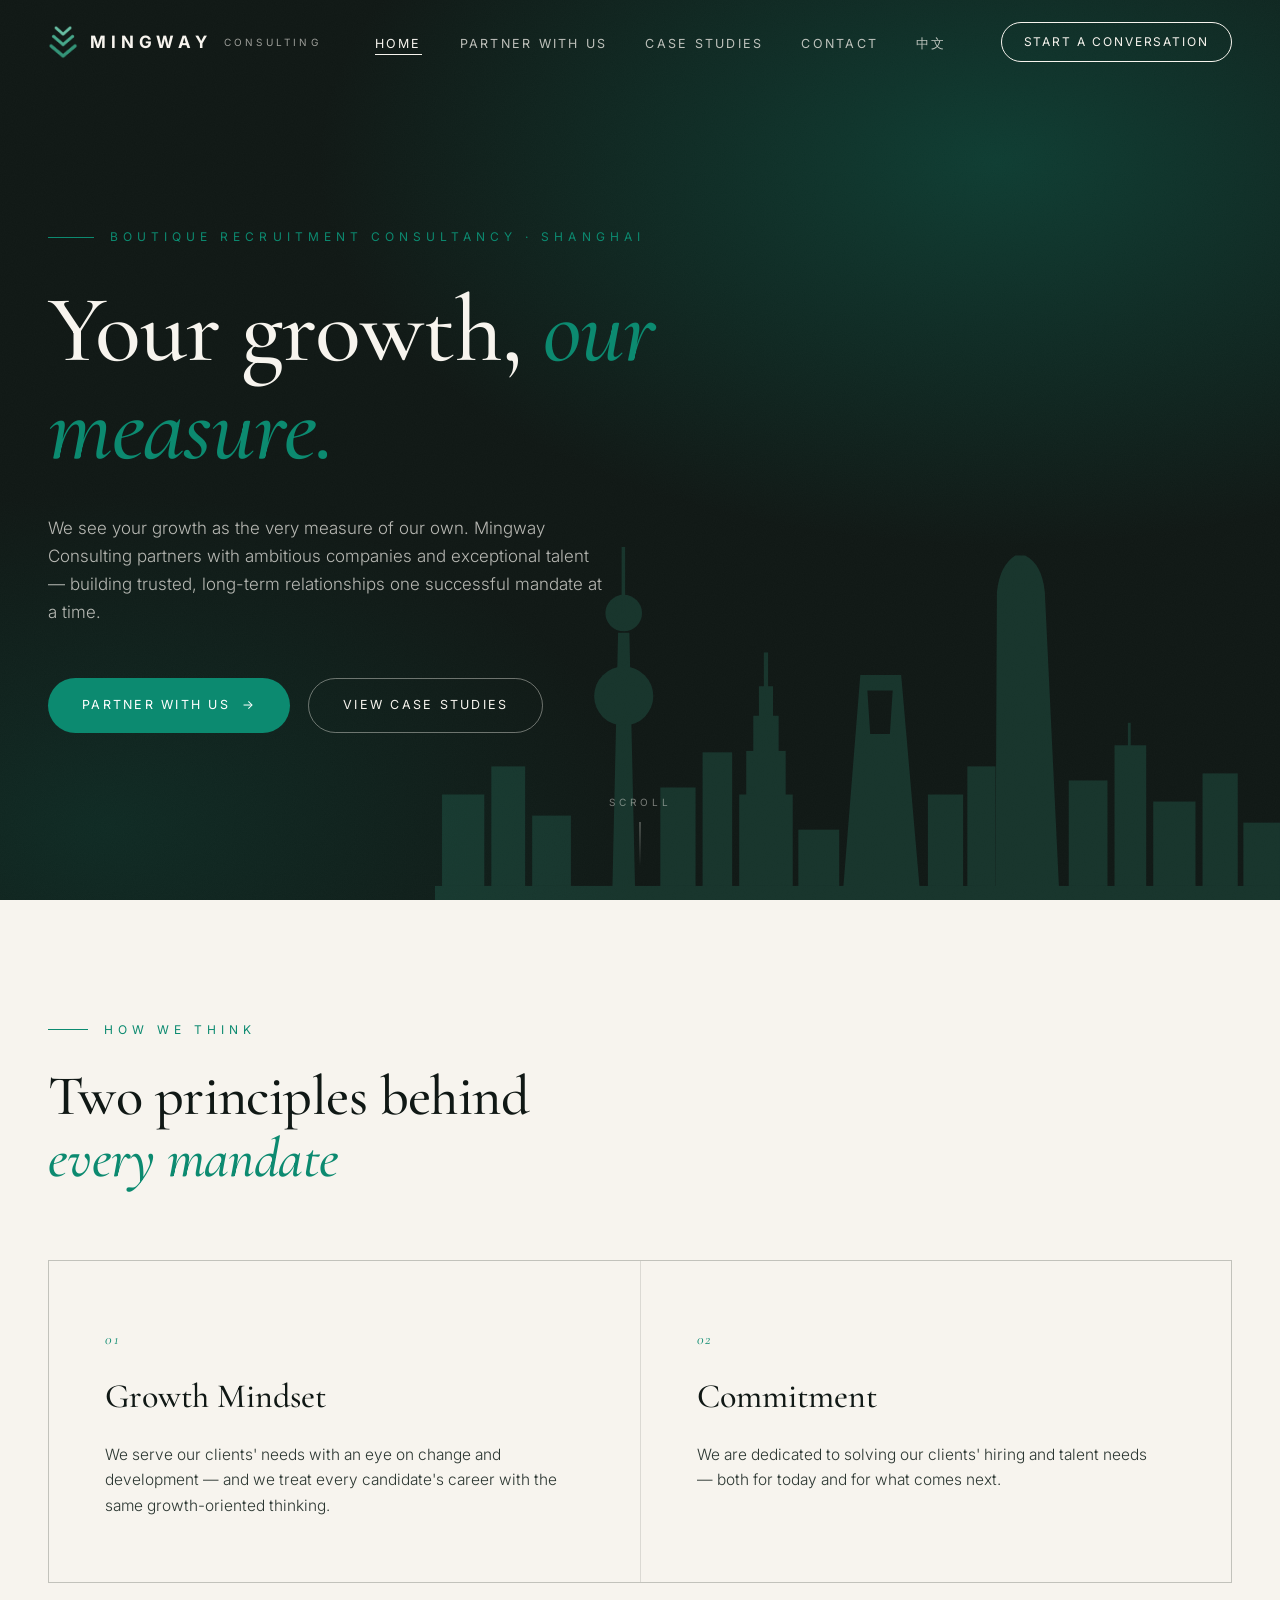
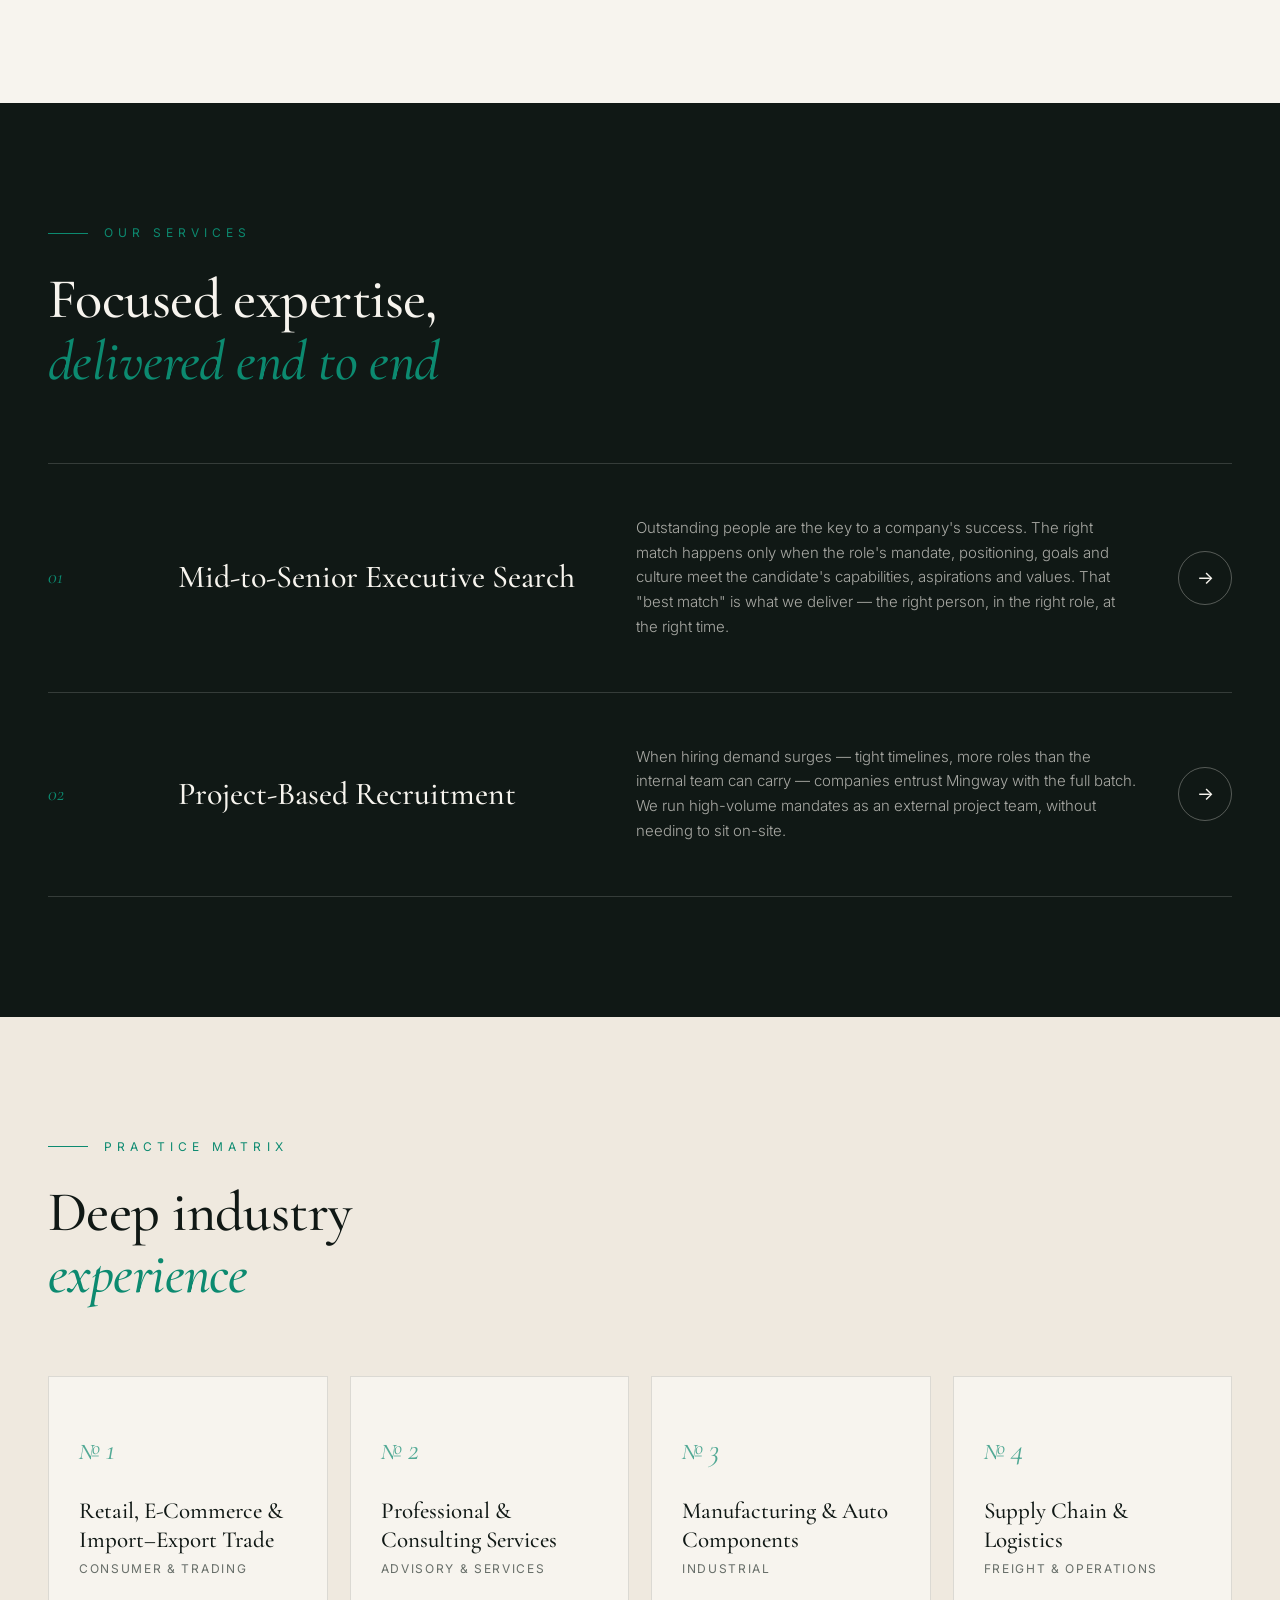
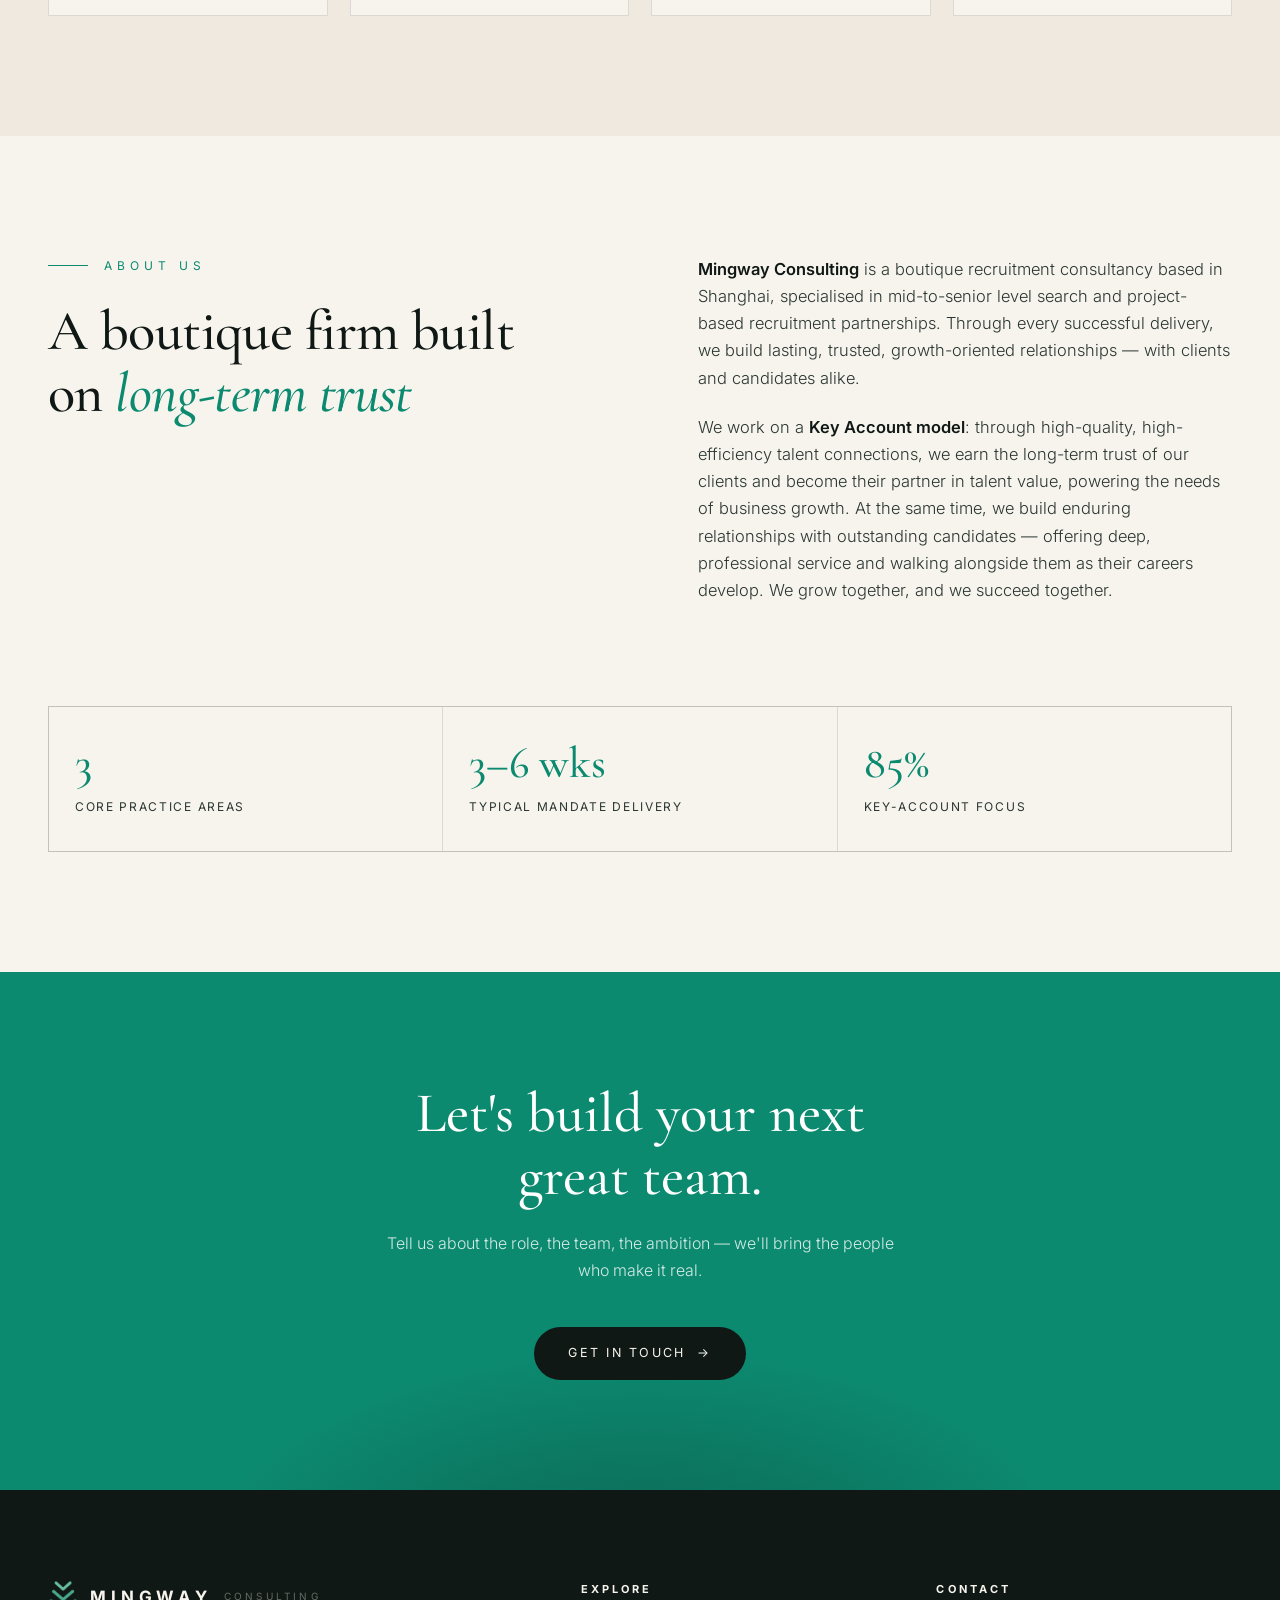
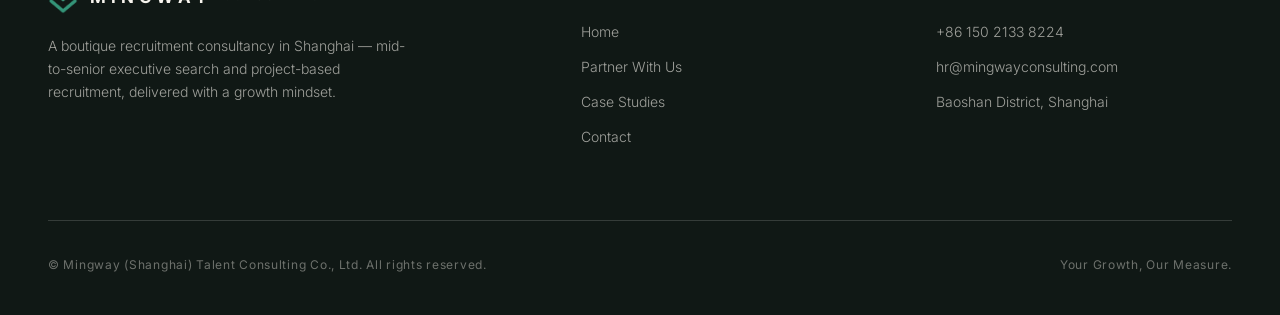
==== commit f1baa3e3: "Replace hero watermark with Shanghai skyline silhouette" ====
--- a/index.html
+++ b/index.html
@@ -41,7 +41,7 @@
 
 <header class="hero">
   <div class="grain"></div>
-  <img class="hero-mark" src="assets/logo-mark.png" alt="" aria-hidden="true">
+  <img class="hero-mark" src="assets/shanghai-skyline.svg" alt="" aria-hidden="true">
   <div class="hero-inner">
     <p class="kicker reveal">Boutique Recruitment Consultancy · Shanghai</p>
     <h1 class="reveal reveal-d1">Your growth, <em>our measure.</em></h1>
--- a/styles.css
+++ b/styles.css
@@ -134,9 +134,8 @@
   align-items: center; gap: 12px;
 }
 .hero .hero-mark {
-  position: absolute; right: -60px; top: 50%;
-  transform: translateY(-50%) rotate(-8deg);
-  width: min(520px, 42vw); opacity: 0.13; pointer-events: none;
+  position: absolute; right: 0; bottom: 0;
+  width: min(920px, 66vw); opacity: 0.2; pointer-events: none;
 }
 .hero .scroll-hint::after {
   content: ""; width: 1px; height: 44px;
@@ -401,7 +400,7 @@
   .nav { padding: 16px 22px; }
   .nav.scrolled { padding: 12px 22px; }
   .brand img { height: 28px; }
-  .hero .hero-mark { width: 70vw; right: -20vw; opacity: 0.09; }
+  .hero .hero-mark { width: 96vw; opacity: 0.10; }
   .nav-links, .nav-cta { display: none; }
   .burger {
     display: flex; flex-direction: column; gap: 6px; background: none;
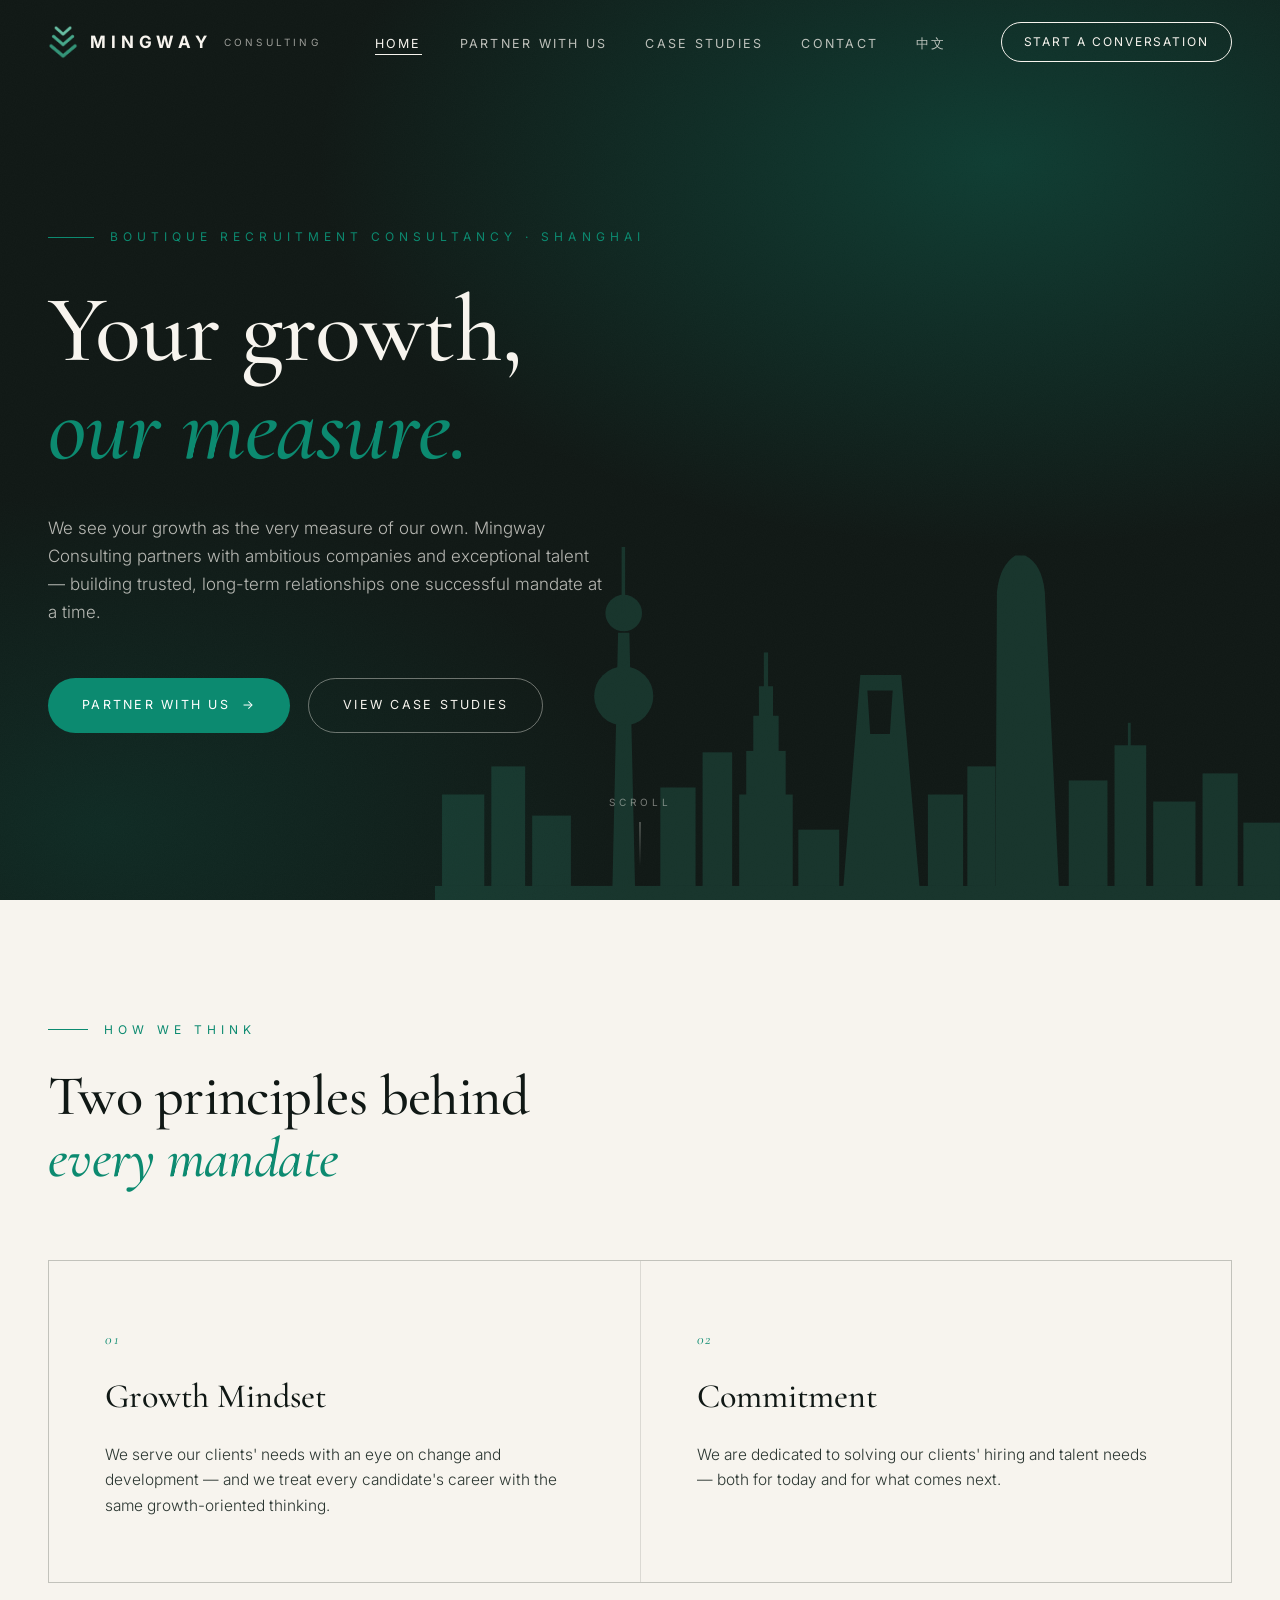
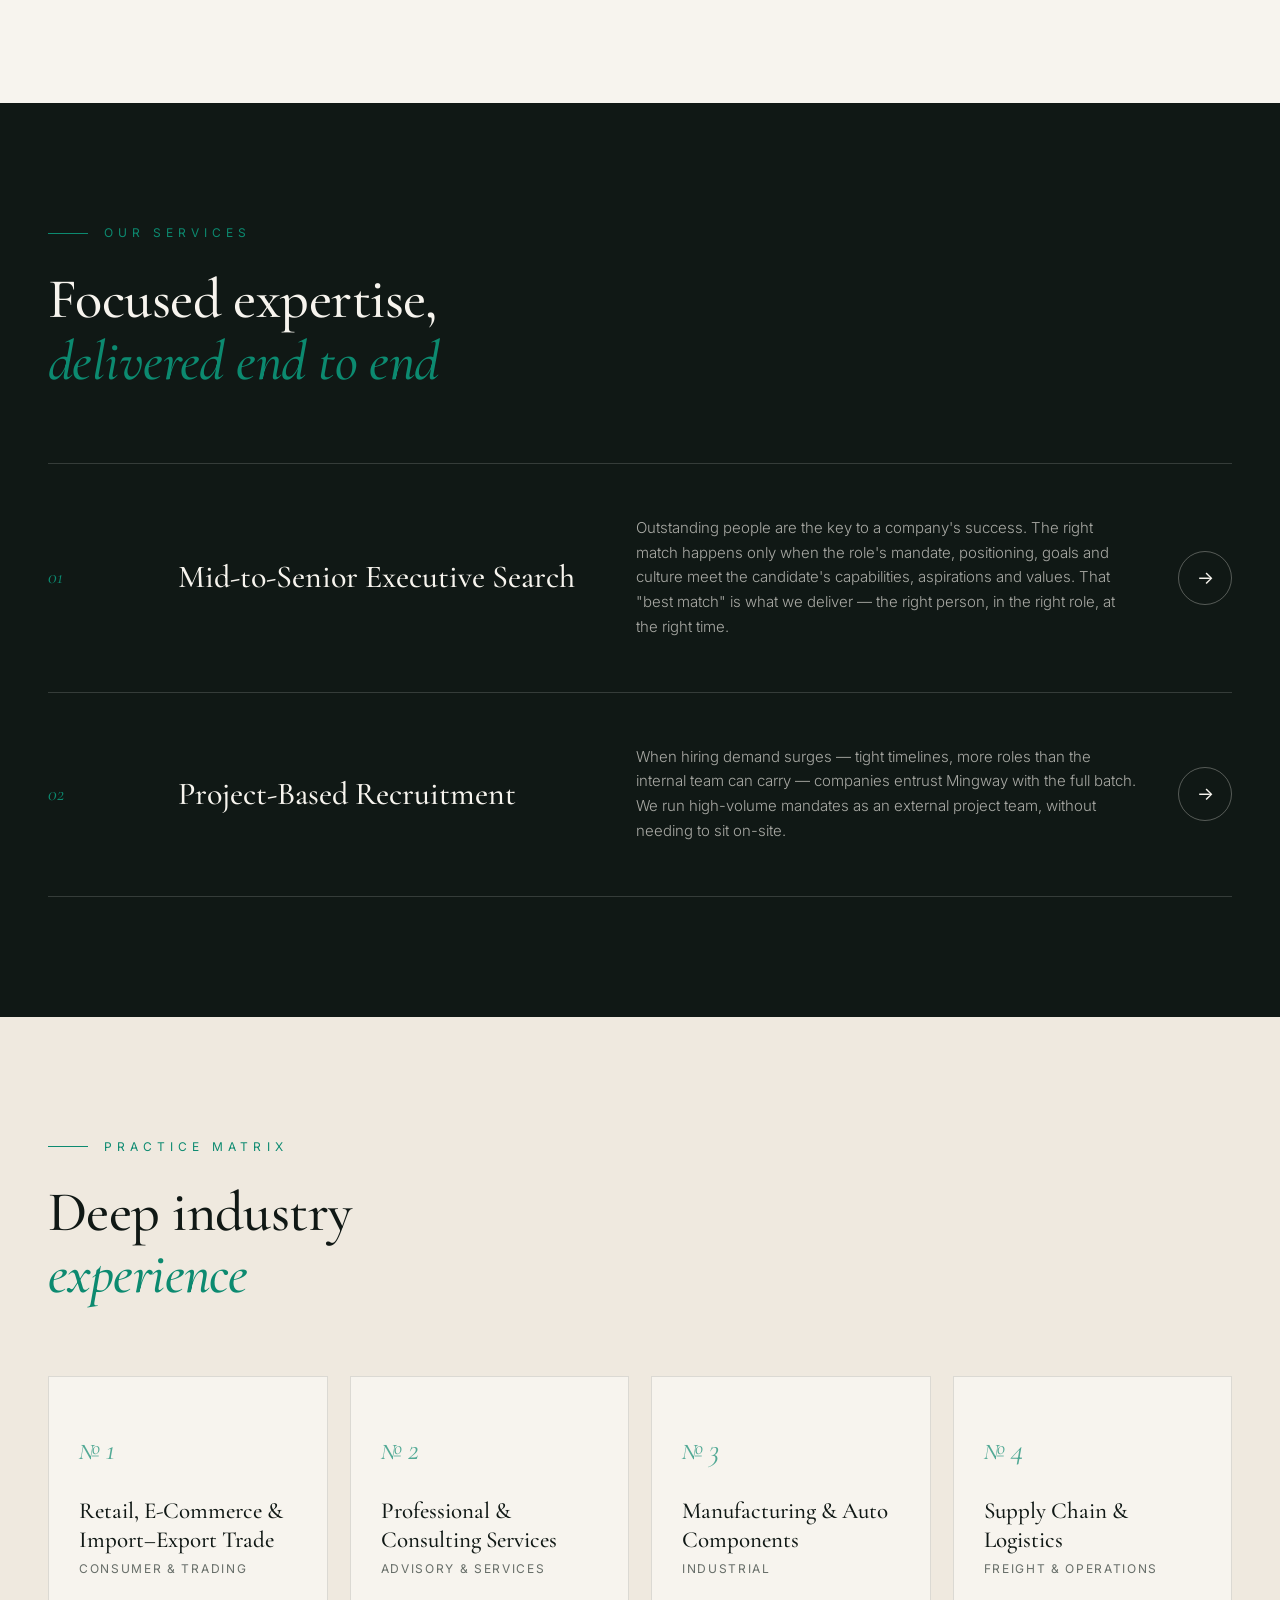
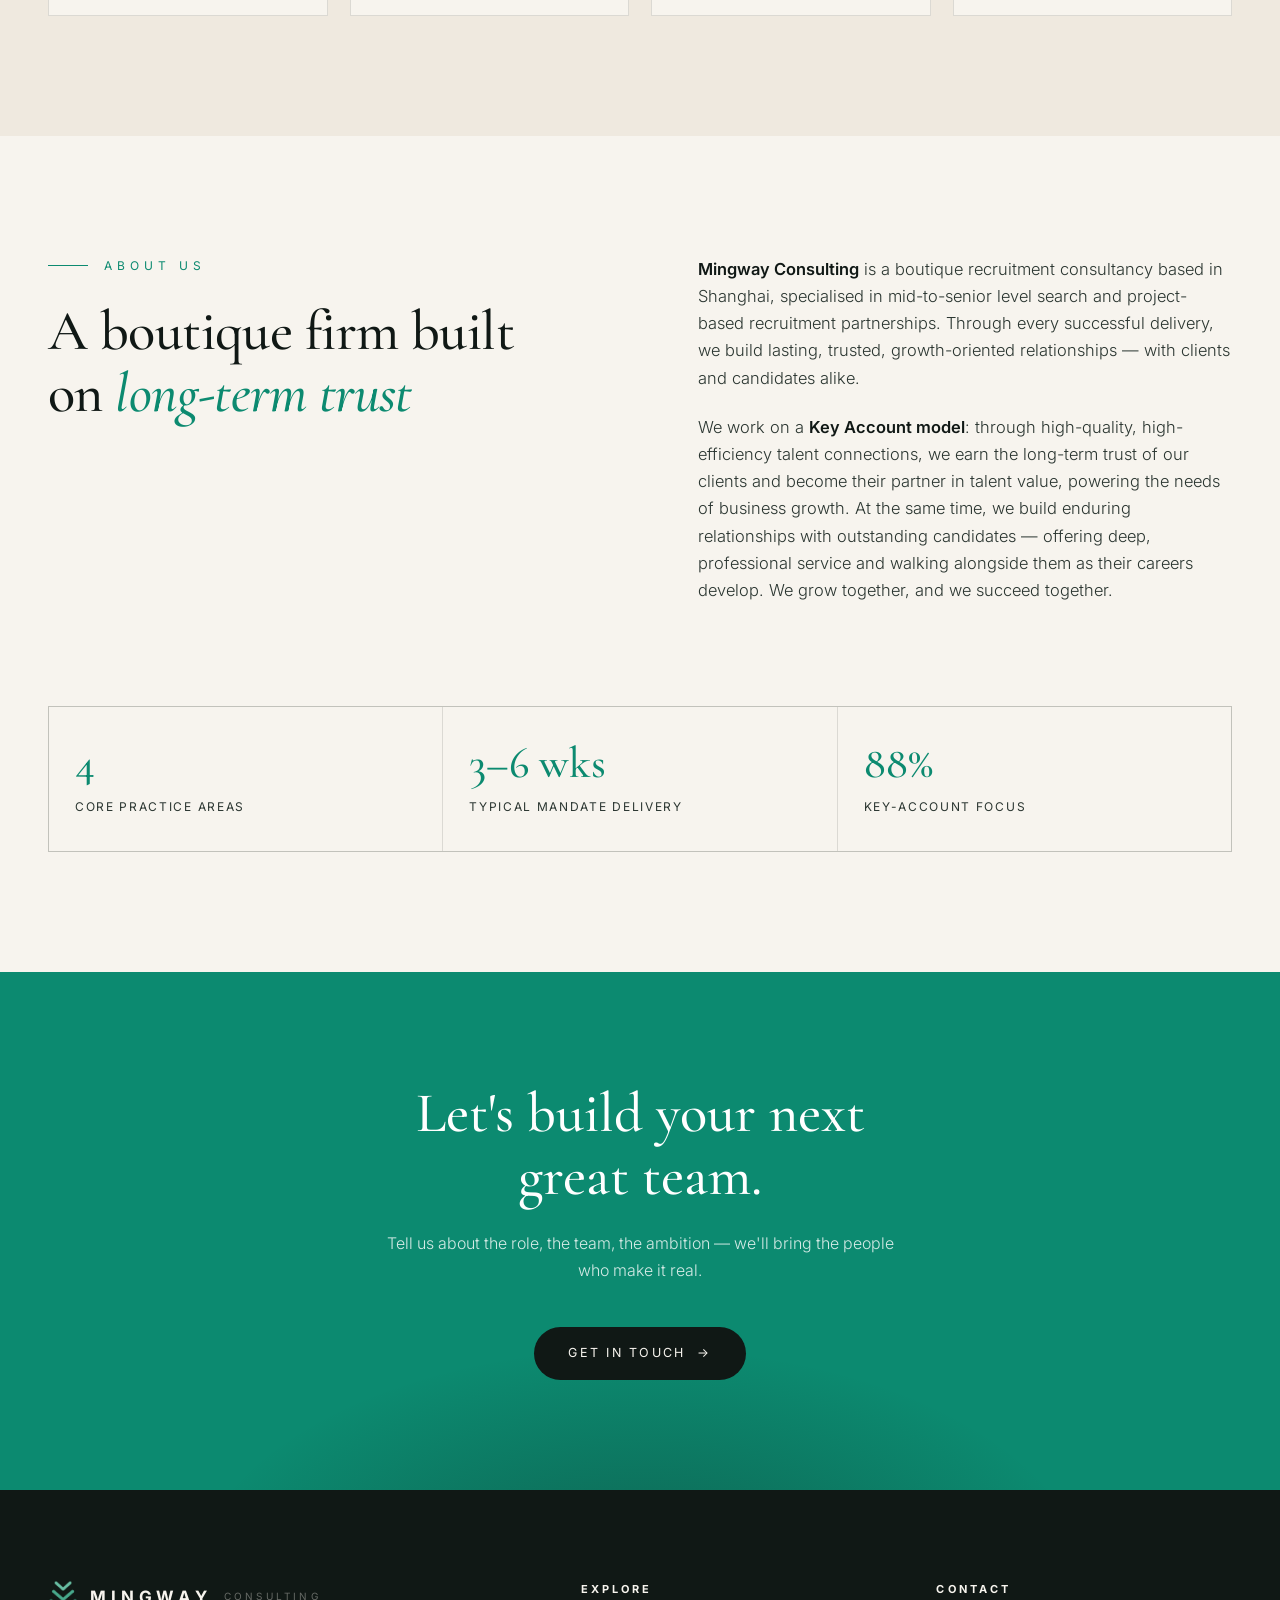
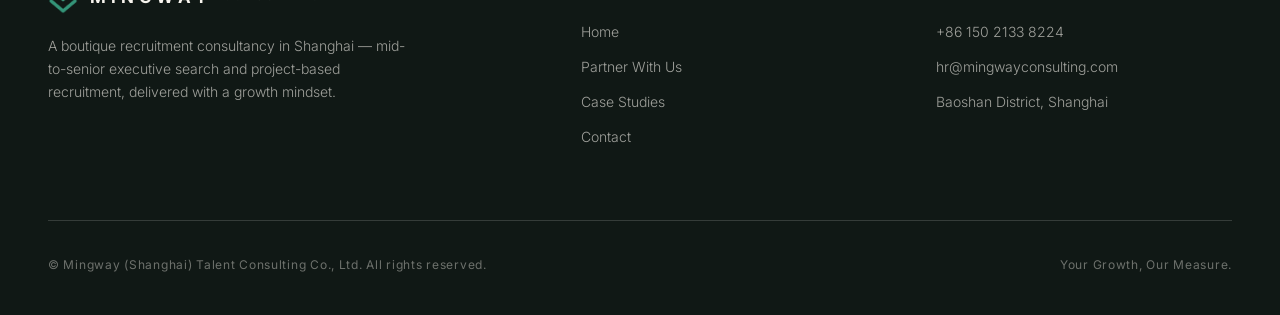
==== commit 82dbdc9d: "Break hero headline into two clean lines" ====
--- a/index.html
+++ b/index.html
@@ -44,7 +44,7 @@
   <img class="hero-mark" src="assets/shanghai-skyline.svg" alt="" aria-hidden="true">
   <div class="hero-inner">
     <p class="kicker reveal">Boutique Recruitment Consultancy · Shanghai</p>
-    <h1 class="reveal reveal-d1">Your growth, <em>our measure.</em></h1>
+    <h1 class="reveal reveal-d1">Your growth,<br><em>our measure.</em></h1>
     <p class="lede reveal reveal-d2">We see your growth as the very measure of our own. Mingway Consulting partners with ambitious companies and exceptional talent — building trusted, long-term relationships one successful mandate at a time.</p>
     <div class="actions reveal reveal-d3">
       <a class="btn btn-solid" href="partner.html">Partner With Us <span class="arrow">→</span></a>
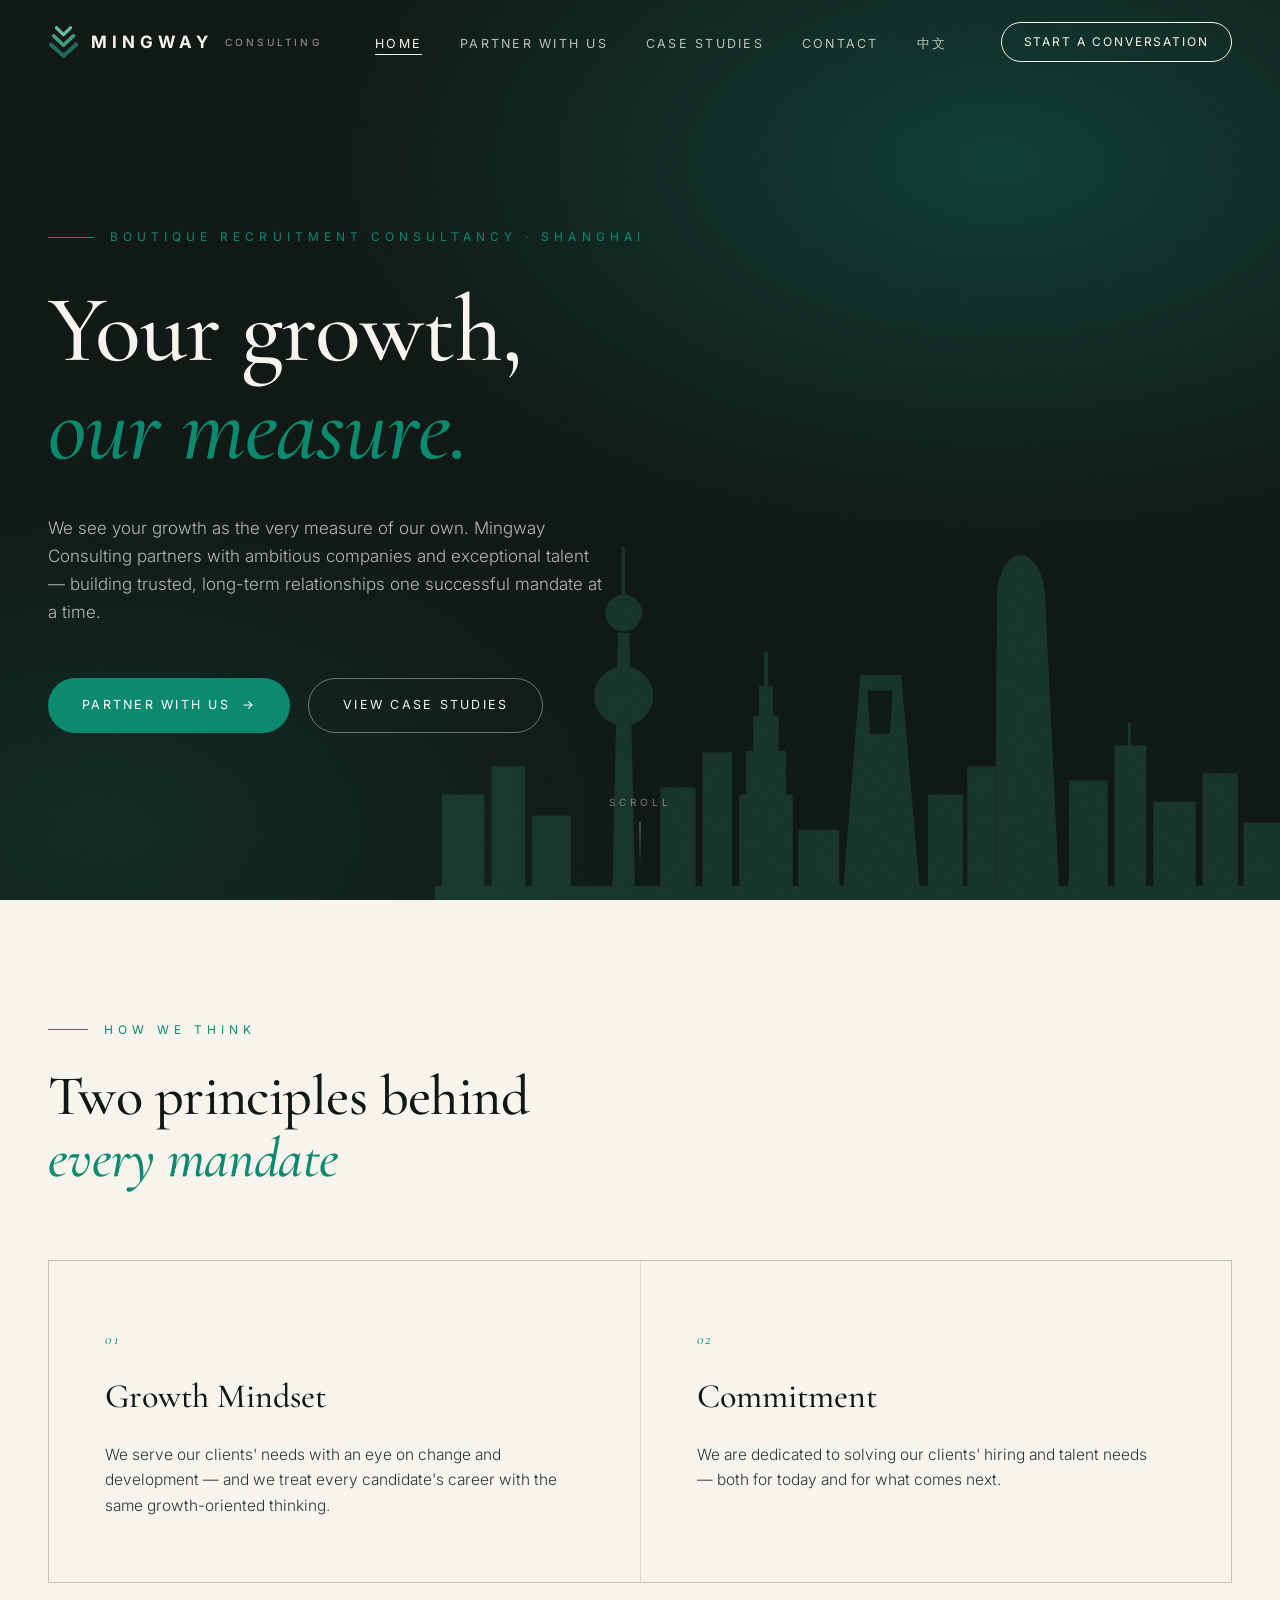
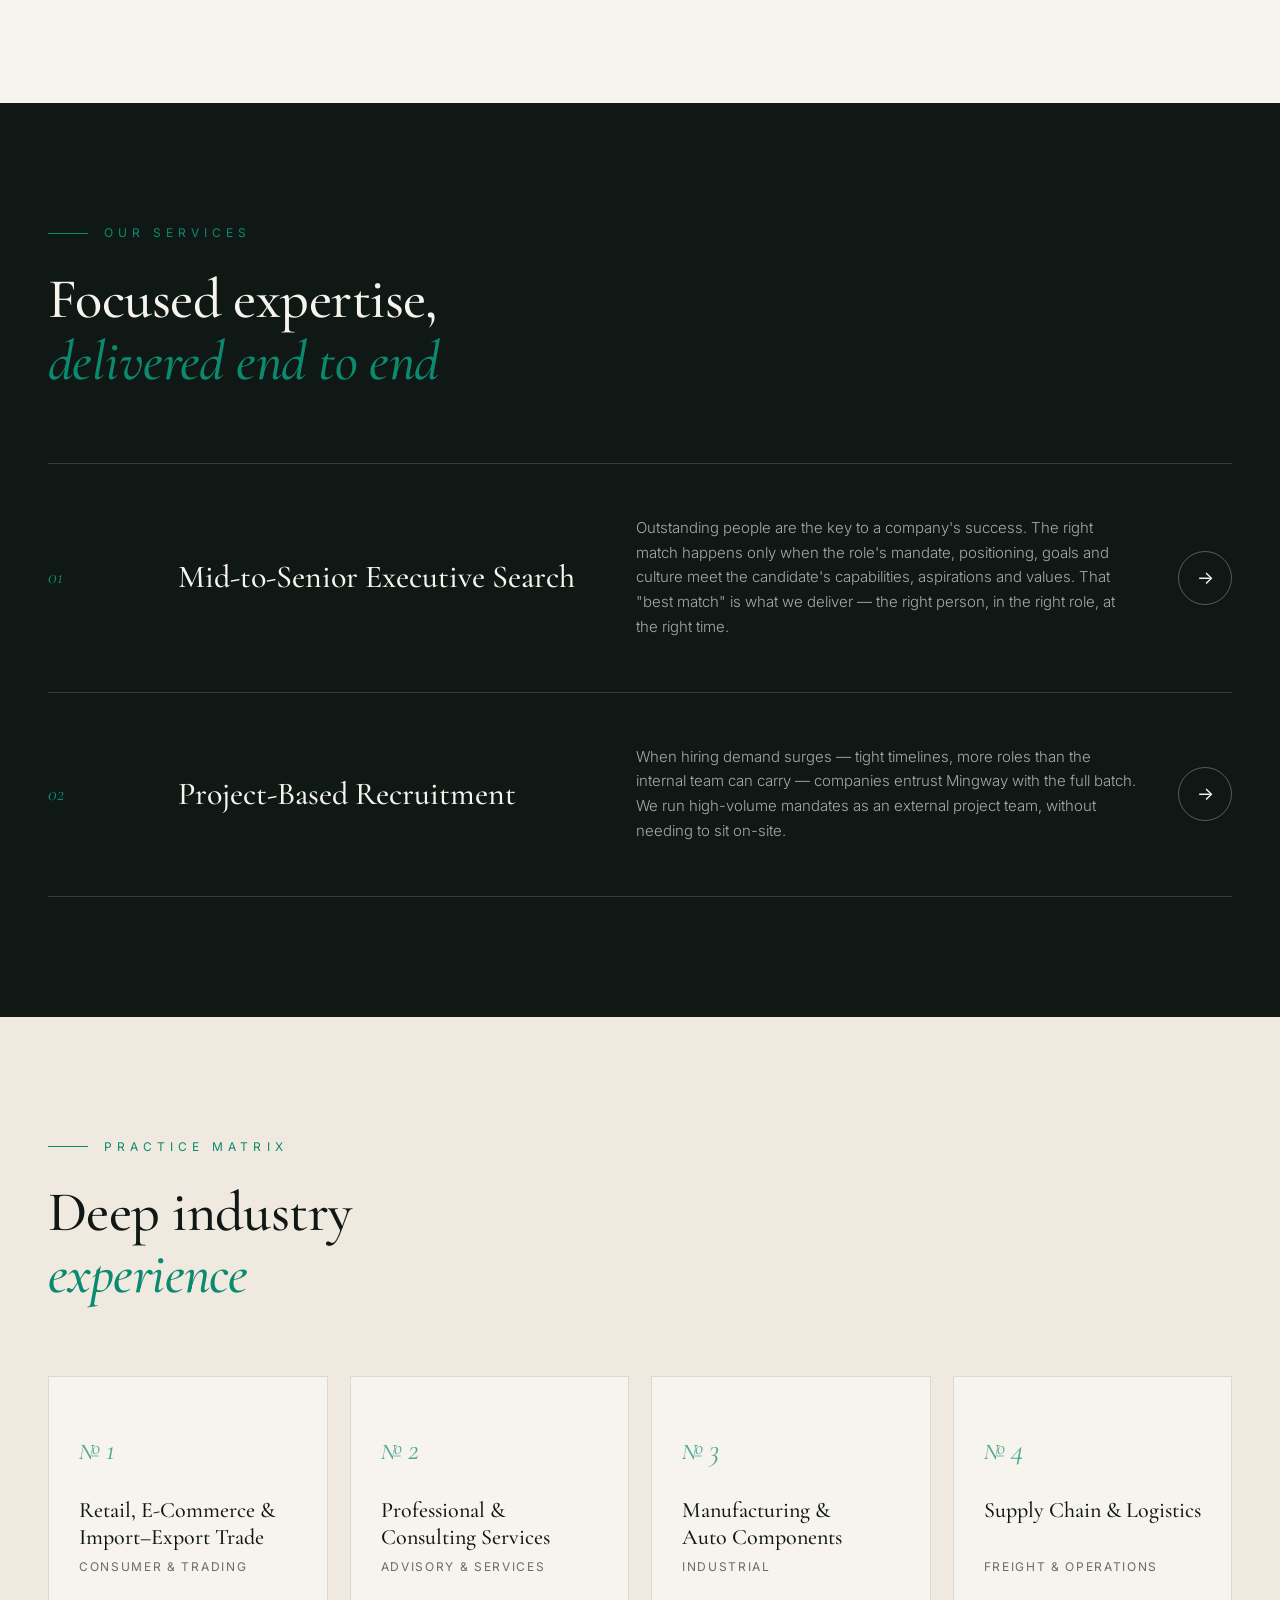
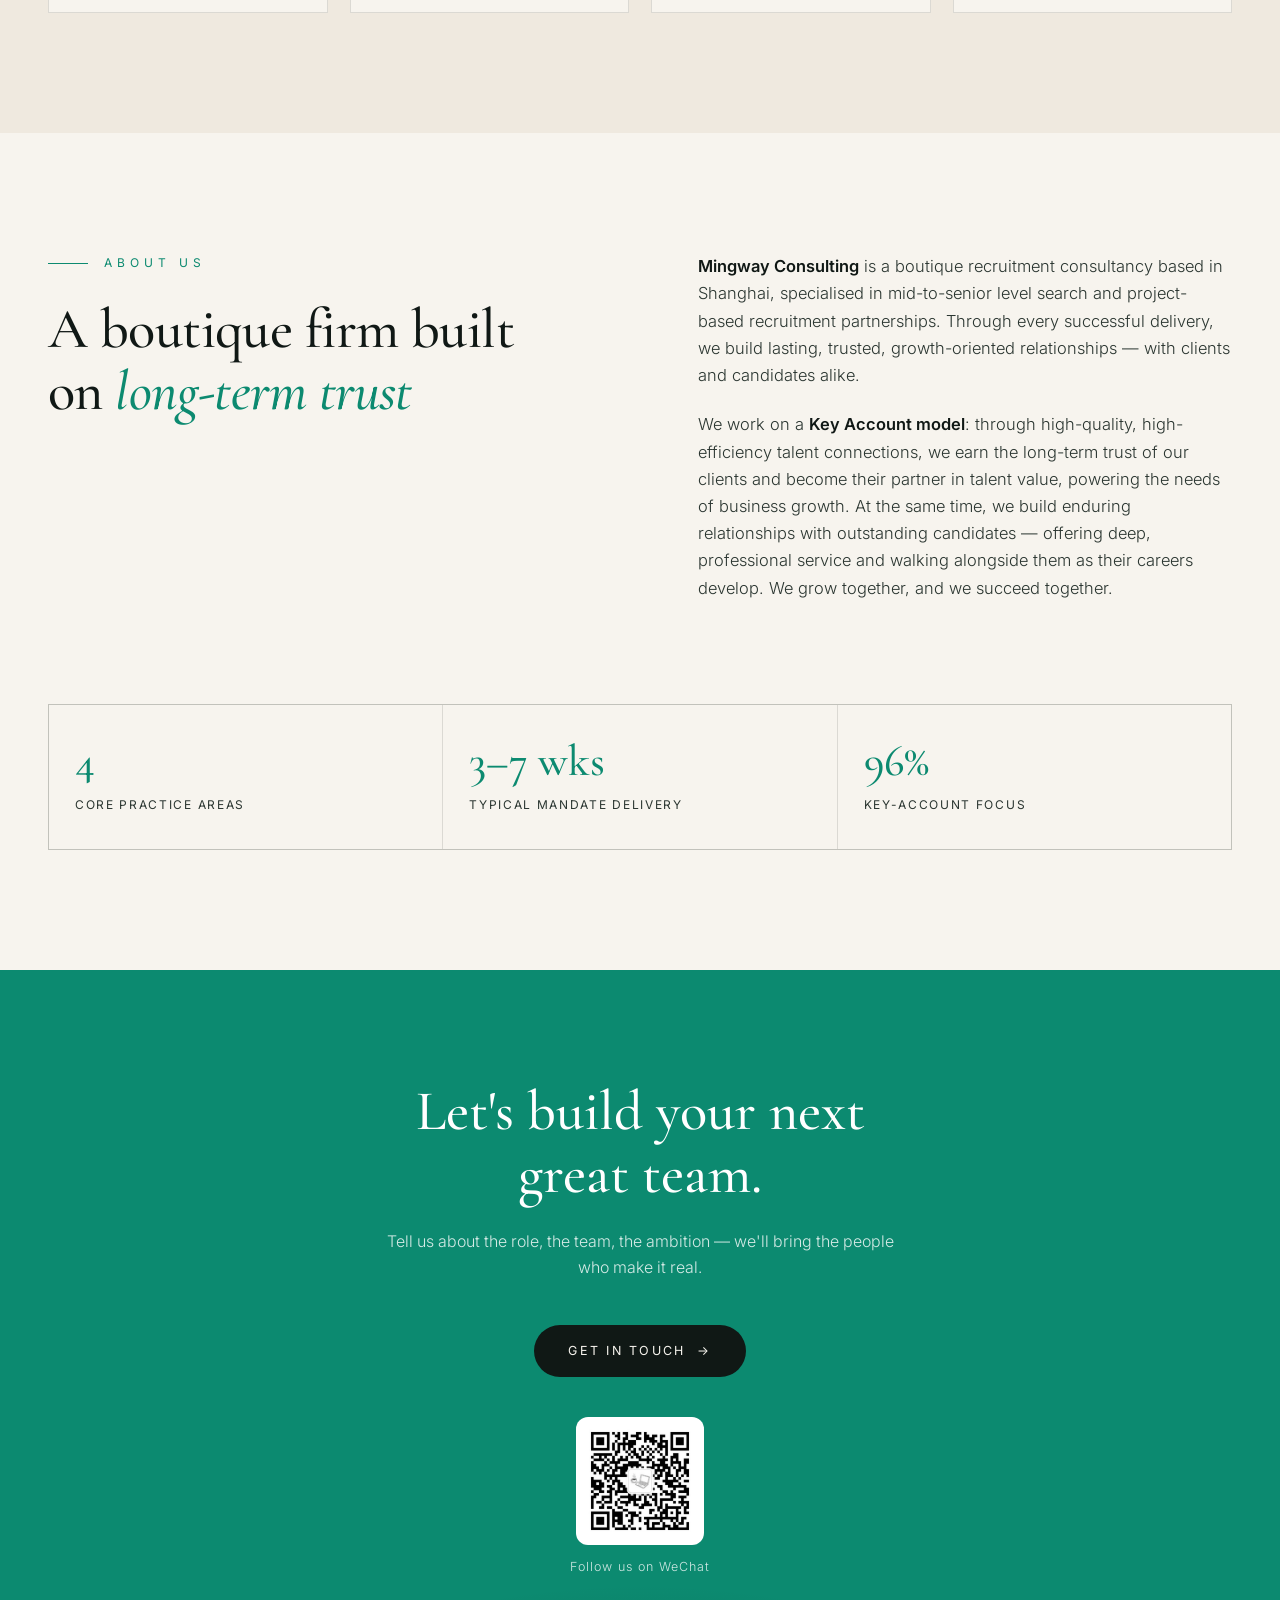
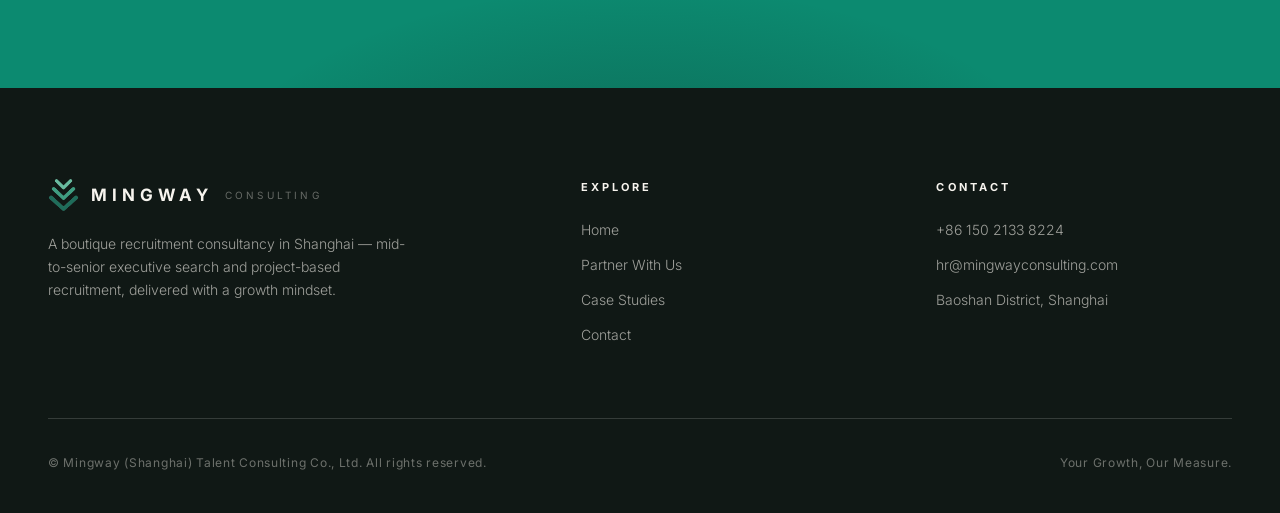
==== commit 1786c541: "Add WeChat QR to homepage CTA band" ====
--- a/index.html
+++ b/index.html
@@ -165,6 +165,10 @@
     <h2 class="reveal">Let's build your next great team.</h2>
     <p class="reveal reveal-d1">Tell us about the role, the team, the ambition — we'll bring the people who make it real.</p>
     <a class="btn reveal reveal-d2" href="contact.html">Get in Touch <span class="arrow">→</span></a>
+    <div class="reveal reveal-d3">
+      <img class="qr" src="assets/wechat-qr.jpg" alt="Mingway Consulting WeChat official account QR code">
+      <p class="qr-note">Follow us on WeChat</p>
+    </div>
   </div>
 </section>
 
--- a/styles.css
+++ b/styles.css
@@ -228,7 +228,7 @@
 .matrix-card .glyph {
   font-family: var(--serif); font-style: italic; font-size: 30px; color: var(--teal);
 }
-.matrix-card h3 { font-family: var(--serif); font-weight: 500; font-size: 23px; line-height: 1.25; margin-top: 22px; }
+.matrix-card h3 { font-family: var(--serif); font-weight: 500; font-size: 22px; line-height: 1.25; margin-top: 22px; min-height: 2.5em; text-wrap: balance; }
 .matrix-card span { font-size: 12px; letter-spacing: 0.14em; text-transform: uppercase; color: var(--ink-soft); opacity: 0.7; margin-top: 8px; }
 
 /* ---------- About ---------- */
@@ -327,6 +327,11 @@
 .c-item .k { font-size: 11px; letter-spacing: 0.24em; text-transform: uppercase; color: var(--teal); margin-bottom: 10px; }
 .c-item .v { font-family: var(--serif); font-size: 26px; font-weight: 500; }
 .c-item .v a:hover { color: var(--teal); }
+.c-item .qr {
+  width: 172px; height: 172px; margin-top: 6px;
+  border: 1px solid var(--line); border-radius: 14px;
+}
+.c-item .qr-note { font-size: 13px; color: var(--ink-soft); opacity: 0.75; margin-top: 10px; }
 .form-card { background: var(--white); border: 1px solid var(--line); padding: 54px 50px; }
 .form-card h3 { font-family: var(--serif); font-weight: 500; font-size: 30px; margin-bottom: 8px; }
 .form-card > p { font-size: 14.5px; font-weight: 300; color: var(--ink-soft); margin-bottom: 34px; }
@@ -359,6 +364,12 @@
 .cta-band p { margin: 22px auto 0; max-width: 520px; font-weight: 300; color: rgba(255,255,255,0.82); }
 .cta-band .btn { margin-top: 44px; background: var(--ink); color: var(--cream); }
 .cta-band .btn:hover { background: #000; }
+.cta-band .qr {
+  width: 128px; height: 128px; margin: 40px auto 0;
+  border-radius: 12px; border: 1px solid rgba(255,255,255,0.35);
+  background: #fff; padding: 6px;
+}
+.cta-band .qr-note { margin-top: 12px; font-size: 12.5px; letter-spacing: 0.08em; color: rgba(255,255,255,0.8); }
 
 /* ---------- Footer ---------- */
 .footer { background: var(--ink); color: rgba(247,244,238,0.62); padding: 90px 48px 40px; }
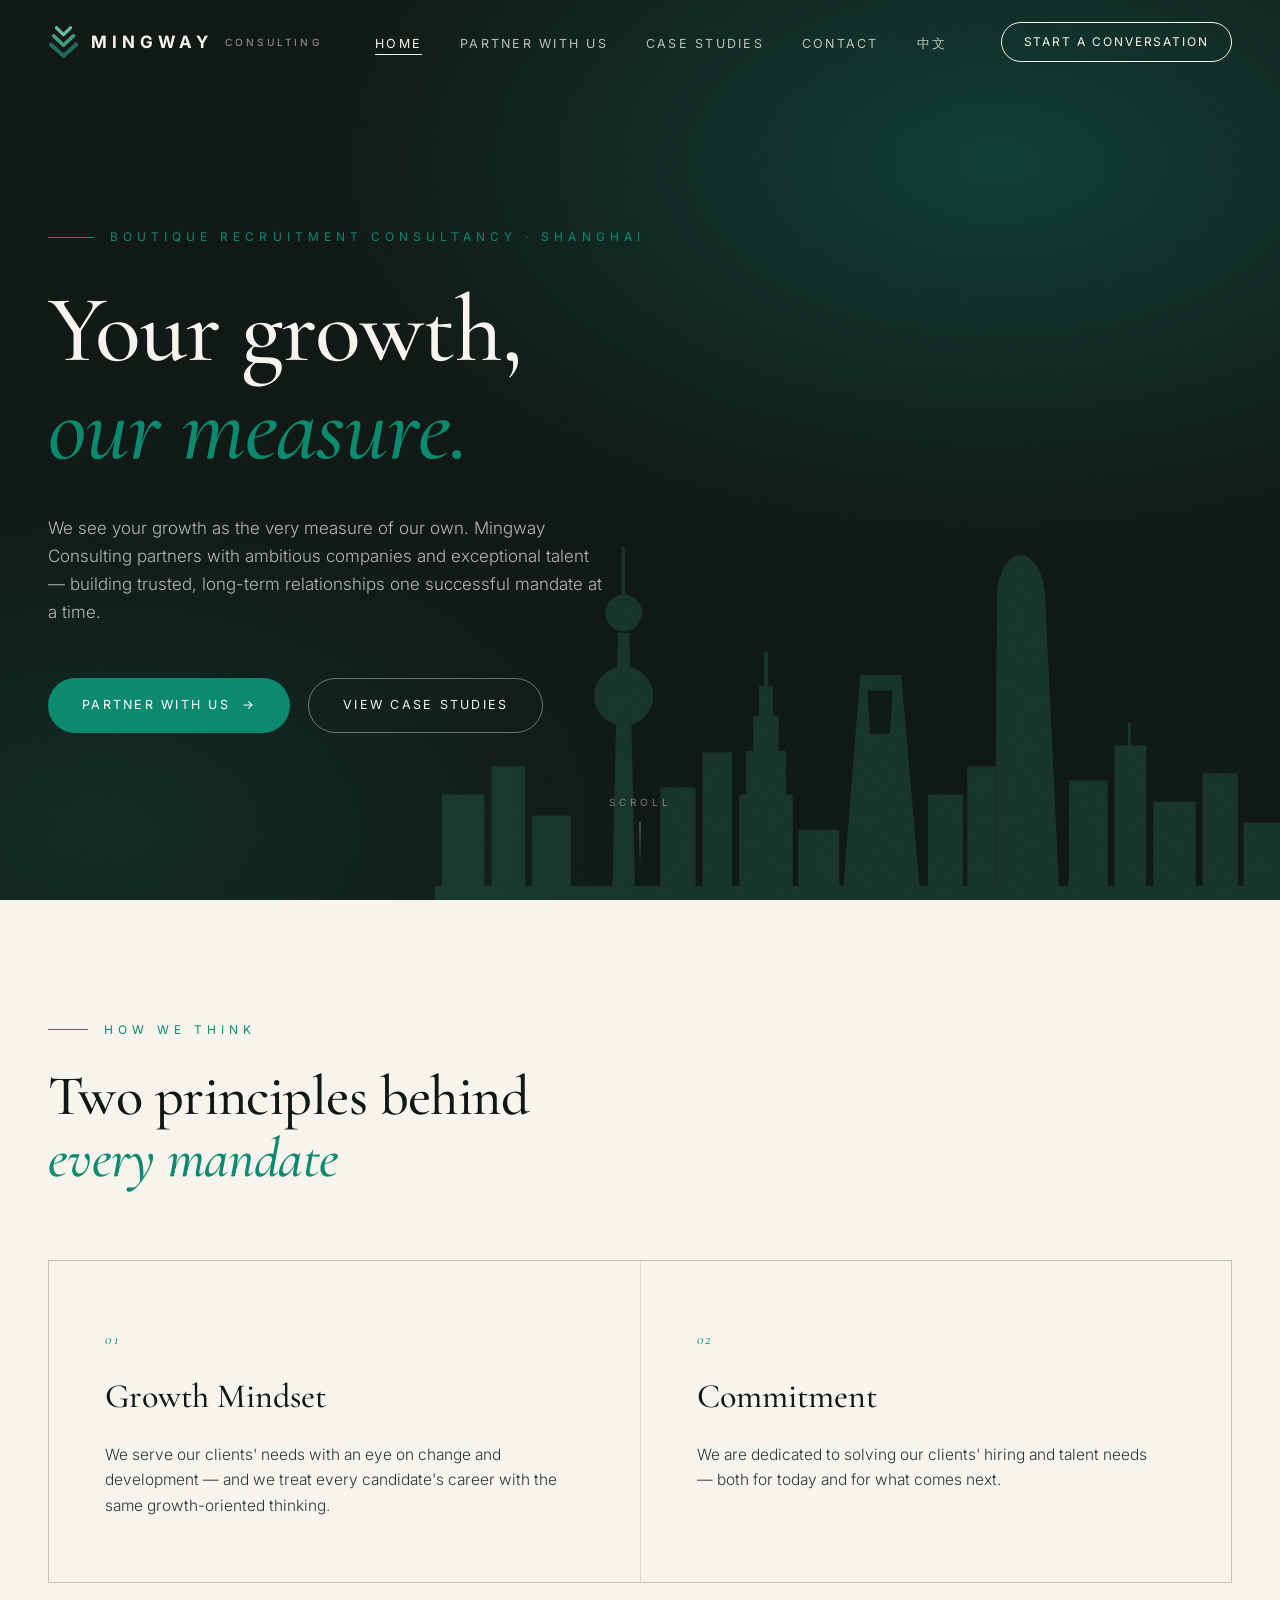
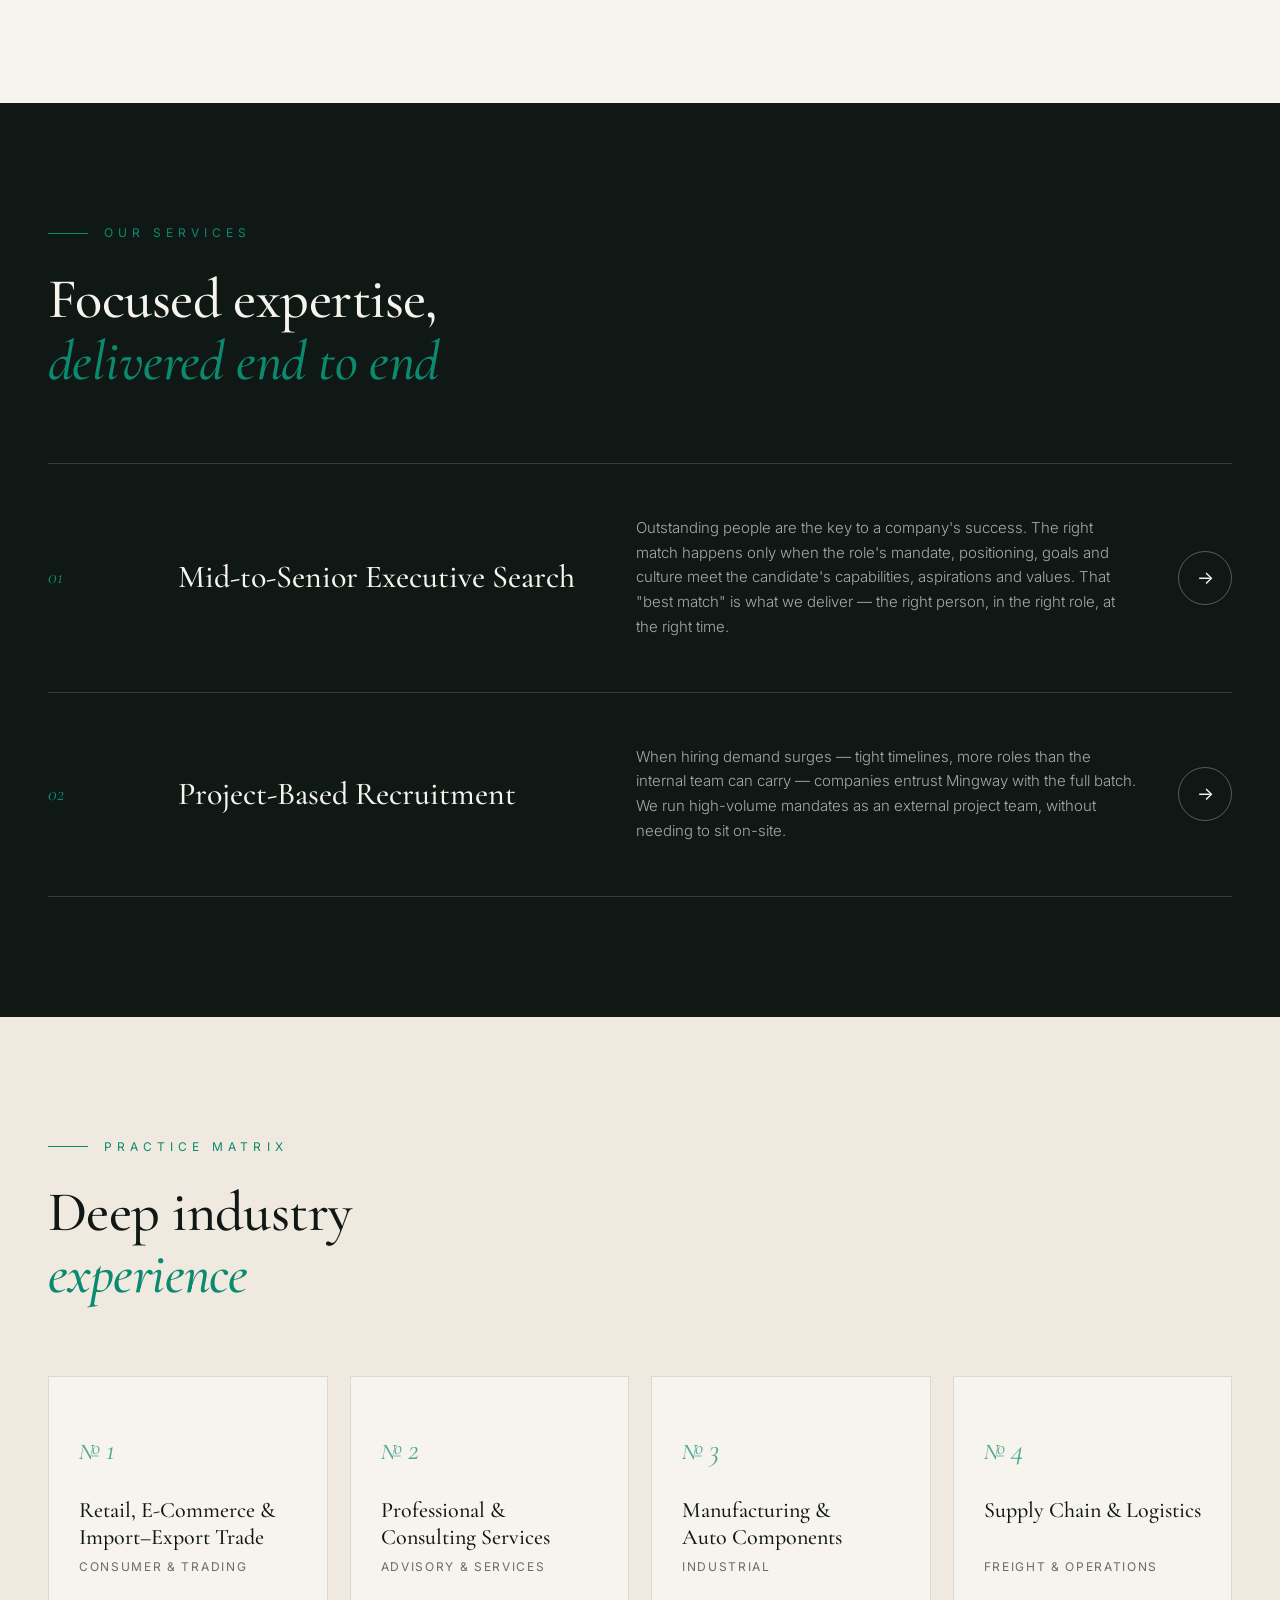
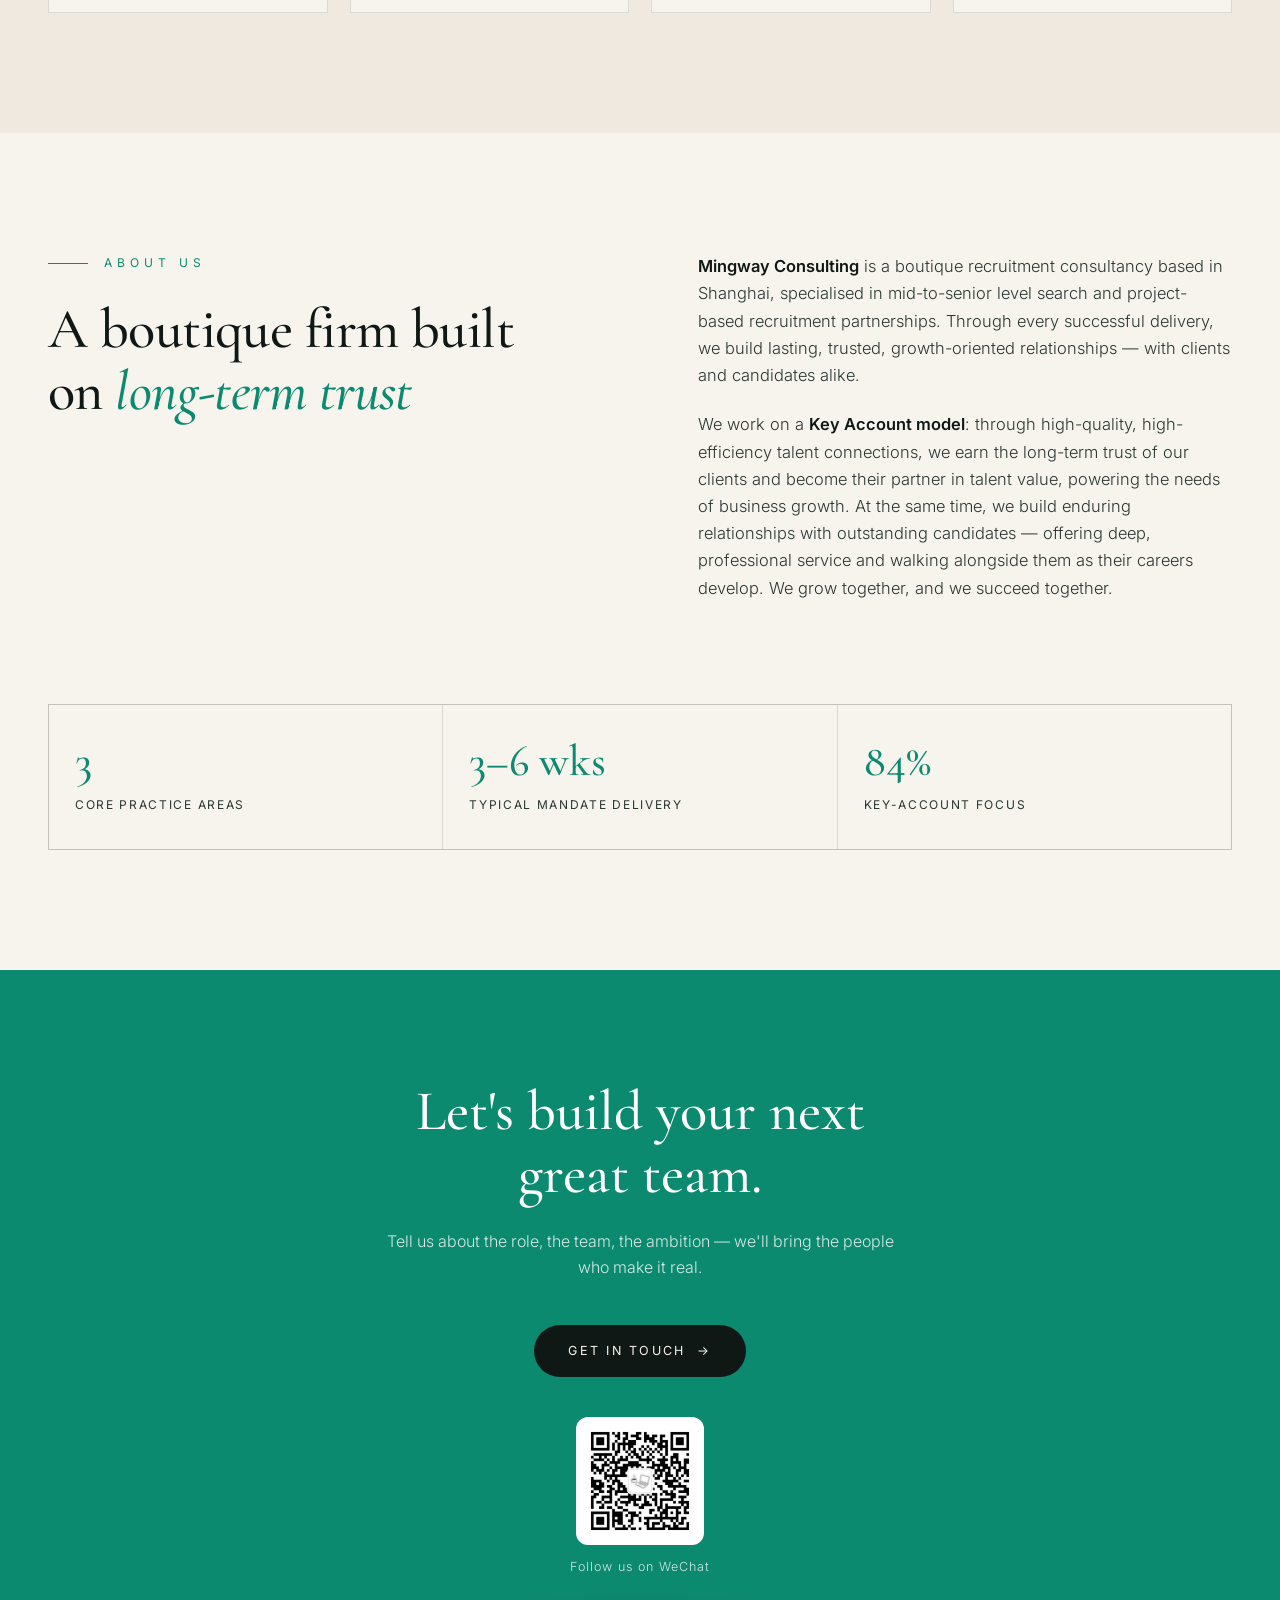
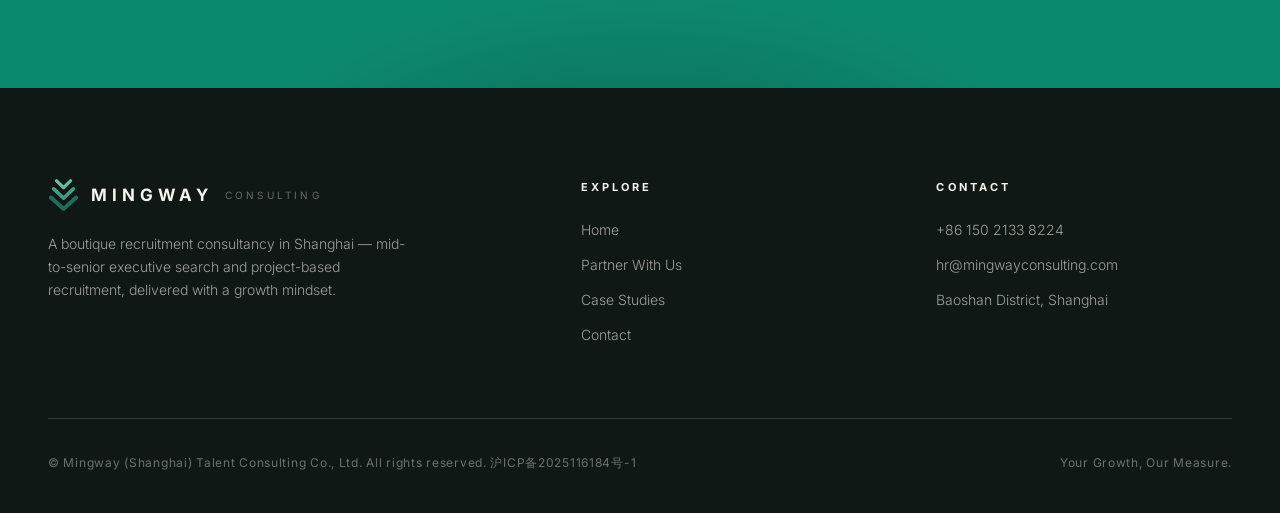
==== commit 22b87530: "Add ICP filing number to footers for domestic hosting" ====
--- a/index.html
+++ b/index.html
@@ -202,7 +202,7 @@
       </div>
     </div>
     <div class="footer-bottom">
-      <span>© Mingway (Shanghai) Talent Consulting Co., Ltd. All rights reserved.</span>
+      <span>© Mingway (Shanghai) Talent Consulting Co., Ltd. All rights reserved. <a href="https://beian.miit.gov.cn" target="_blank" rel="noopener">沪ICP备2025116184号-1</a></span>
       <span>Your Growth, Our Measure.</span>
     </div>
   </div>
--- a/styles.css
+++ b/styles.css
@@ -388,6 +388,8 @@
   padding-top: 34px; font-size: 12px; letter-spacing: 0.06em;
   color: rgba(247,244,238,0.4);
 }
+.footer-bottom a { color: inherit; }
+.footer-bottom a:hover { color: var(--cream); }
 
 /* ---------- Reveal animation ---------- */
 .reveal { opacity: 0; transform: translateY(34px); transition: opacity 0.9s var(--ease), transform 0.9s var(--ease); }
